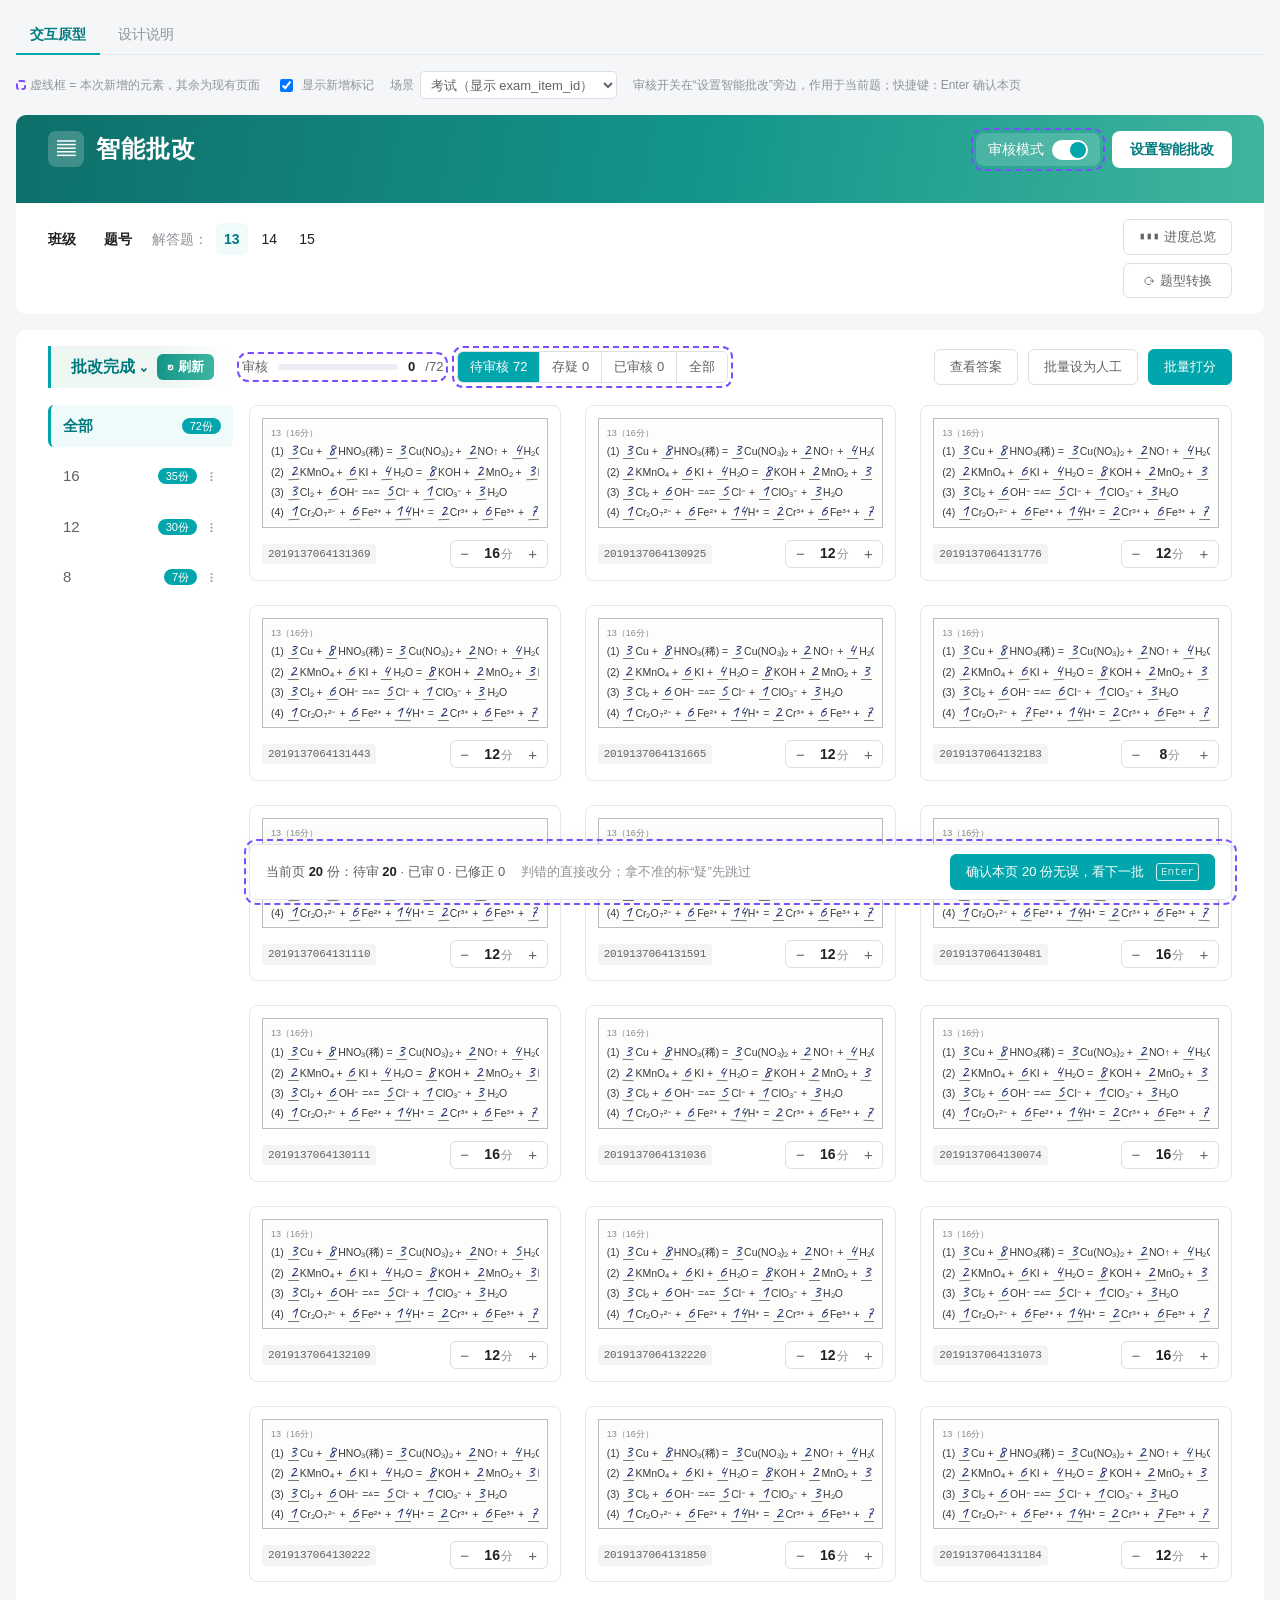
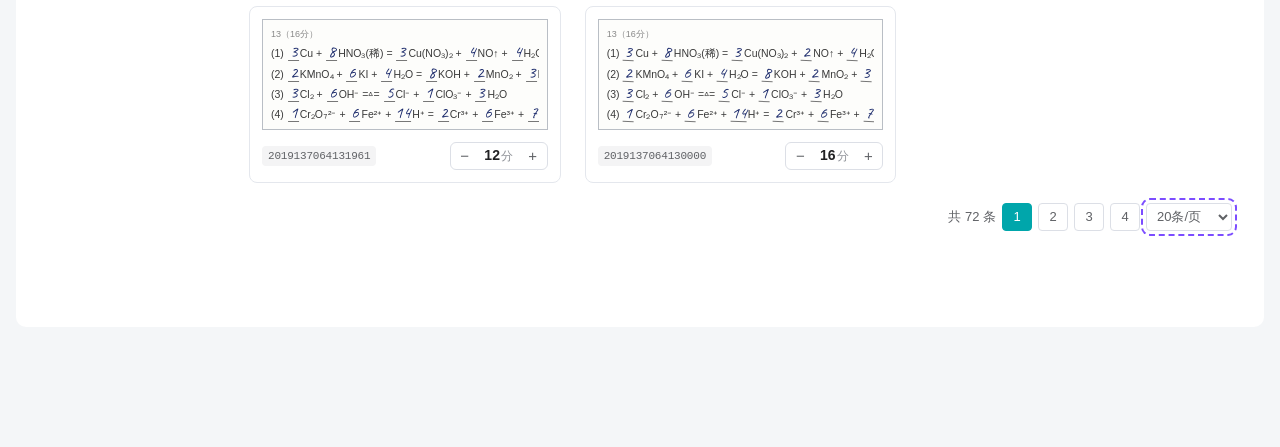
==== intelligence-review/index.html @ cf31bd3e "[feat]:审核原型支持单份存疑标记、分页条数选择，考试显示exam_item_id Co-Authored-By: Claude Opus 5.5 <noreply@anthropic.com>" ====
<!doctype html>
<html lang="zh-CN">
<head>
<meta charset="utf-8">
<meta name="viewport" content="width=device-width, initial-scale=1">
<title>智能批改审核原型</title>
<style>
/* 单一浅色主题：贴合现有产品（Element UI + 懂你青绿主色）。布局沿用现有智能批改页：页头横幅 → 题号筛选 → 吸顶工具条 → 左侧分组树 + 右侧卡片网格 → 底部批量条 */
:root{
  --brand:#00a6ab; --brand-dark:#007a7e; --brand-bg:#effafb; --brand-bg2:#f0fdfa;
  --text:#212123; --text2:#606266; --muted:#909399; --border:#e4e7ed; --border2:#dcdfe6; --page:#f4f6f8; --white:#ffffff;
  --red:#f56c6c; --red-bg:#fef0f0; --ok:#24955d; --ok-bg:#e9f6ef; --warn:#d48806; --warn-bg:#fdf6ec;
  --new:#7c4dff; --new-bg:#f3efff;
  --ink:#1b2a6b; --hand:"Caveat","Segoe Print","Comic Sans MS",cursive;
  --ui:-apple-system,BlinkMacSystemFont,"PingFang SC","Hiragino Sans GB","Microsoft YaHei",sans-serif;
  color-scheme:light;
}
*{box-sizing:border-box}
[hidden]{display:none!important}
html,body{margin:0}
body{background:var(--page);color:var(--text);font-family:var(--ui);font-size:14px;line-height:1.5}
button{font:inherit;cursor:pointer}
button:focus-visible{outline:2px solid var(--brand);outline-offset:2px}
.wrap{max-width:1360px;margin:0 auto;padding:16px max(16px,env(safe-area-inset-right,0px)) 120px max(16px,env(safe-area-inset-left,0px));display:flex;flex-direction:column;gap:16px}
.tabs{display:flex;gap:4px;border-bottom:1px solid var(--border)}
.tabs button{border:0;background:none;padding:8px 14px;color:var(--muted);border-bottom:2px solid transparent;margin-bottom:-1px}
.tabs button[aria-selected="true"]{color:var(--brand-dark);border-color:var(--brand);font-weight:600}
.legend{display:flex;gap:16px;flex-wrap:wrap;align-items:center;font-size:12px;color:var(--muted)}
.legend i{display:inline-block;width:10px;height:10px;border:2px dashed var(--new);border-radius:3px;vertical-align:-1px;margin-right:4px}
.isnew{outline:2px dashed var(--new);outline-offset:3px;border-radius:6px}
.legend-off .isnew{outline:0}

/* 页头 + 筛选（现有） */
.top{background:var(--white);border-radius:10px;overflow:hidden}
.hero{height:88px;background:linear-gradient(100deg,#0e6f6a 0%,#14958a 55%,#3fb59d 100%);display:flex;align-items:flex-start;justify-content:space-between;padding:16px 32px}
.hero .t{display:flex;align-items:center;gap:12px;color:#fff;font-size:24px;font-weight:700;letter-spacing:.04em}
.hero .ico{width:36px;height:36px;border-radius:8px;background:rgba(255,255,255,.2);display:grid;place-items:center;font-size:18px}
.hero .btn{background:#fff;color:var(--brand-dark);border:0;border-radius:8px;padding:8px 18px;font-weight:600}
.hero .hr{display:flex;align-items:center;gap:12px;flex-wrap:wrap;justify-content:flex-end}
.hero .rvsw{display:flex;align-items:center;gap:8px;color:#fff;font-size:14px;background:rgba(255,255,255,.16);border-radius:8px;padding:6px 12px}
.hero .rvsw .sw{background:rgba(255,255,255,.4)}
.hero .rvsw .sw[aria-checked="true"]{background:#fff}
.hero .rvsw .sw[aria-checked="true"]::after{background:var(--brand)}
.filters{padding:16px 32px;display:flex;gap:16px;align-items:flex-start;justify-content:space-between;flex-wrap:wrap}
.frow{display:flex;align-items:center;gap:8px;flex-wrap:wrap;min-height:40px}
.frow .lb{font-weight:600;width:40px}
.frow .gl{color:var(--muted)}
.qopt{border:0;background:none;height:32px;padding:0 8px;border-radius:6px;color:var(--text);display:inline-flex;align-items:center;gap:4px;position:relative}
.qopt.on{background:var(--brand-bg);color:var(--brand-dark);font-weight:600}
.qopt .dot{display:inline-block;width:5px;height:5px;border-radius:50%;background:var(--ok);margin-left:1px}
.tr-btns{display:flex;flex-direction:column;gap:8px;align-items:stretch}
.ebtn{border:1px solid var(--border2);background:var(--white);color:var(--text2);border-radius:6px;padding:7px 15px;font-size:13px;display:inline-flex;align-items:center;justify-content:center;gap:6px;white-space:nowrap}
.ebtn:hover{color:var(--brand);border-color:#b3e4e5;background:var(--brand-bg)}
.ebtn.primary{background:var(--brand);border-color:var(--brand);color:#fff}
.ebtn.primary:hover{background:#13b3b8}
.ebtn.text{border-color:transparent;background:none;color:var(--brand)}
.ebtn.red{color:var(--red);border-color:#fbc4c4;background:var(--red-bg)}
.ebtn[disabled]{opacity:.5;cursor:not-allowed}
.swrow{display:flex;align-items:center;justify-content:space-between;gap:10px;border:1px solid var(--border2);border-radius:6px;padding:5px 10px;font-size:13px;color:var(--text2)}
.sw{width:36px;height:20px;border-radius:10px;border:0;background:#dcdfe6;position:relative;padding:0;flex:none}
.sw::after{content:"";position:absolute;top:2px;left:2px;width:16px;height:16px;border-radius:50%;background:#fff;transition:left .15s}
.sw[aria-checked="true"]{background:var(--brand)}
.sw[aria-checked="true"]::after{left:18px}

/* 主体 */
.main{background:var(--white);border-radius:10px;padding:0 32px 24px}
.toolbar{position:sticky;top:0;z-index:15;background:var(--white);display:flex;align-items:center;justify-content:space-between;gap:12px;padding:16px 0;flex-wrap:wrap;border-bottom:1px solid transparent}
.toolbar.stuck{border-color:var(--border)}
.tl{display:flex;align-items:center;gap:14px;flex-wrap:wrap;min-width:0}
.finish{display:flex;align-items:center;gap:10px;background:linear-gradient(270deg,rgba(255,255,255,0) 0%,rgba(36,149,93,.08) 38%);border-left:3px solid var(--brand);padding:8px 14px 8px 20px;font-size:16px;color:var(--brand-dark);font-weight:600}
.refresh{border:0;border-radius:6px;background:linear-gradient(90deg,#14958a,#3fb59d);color:#fff;font-size:13px;padding:3px 10px}
.rv{display:flex;align-items:center;gap:10px;font-size:13px;color:var(--text2);font-variant-numeric:tabular-nums}
.rv .bar{width:120px;height:6px;border-radius:3px;background:#ebeef5;overflow:hidden;display:flex}
.rv .bar i{display:block;height:100%}
.rv .bar .r{background:var(--ok)} .rv .bar .c{background:var(--warn)}
.rv b{color:var(--text)}
.rg{display:inline-flex;border:1px solid var(--border2);border-radius:6px;overflow:hidden}
.rg button{border:0;background:var(--white);color:var(--text2);padding:5px 12px;font-size:13px;font-variant-numeric:tabular-nums}
.rg button+button{border-left:1px solid var(--border2)}
.rg button[aria-pressed="true"]{background:var(--brand);color:#fff}
.trt{display:flex;gap:10px;flex-wrap:wrap}

.body{display:grid;grid-template-columns:185px minmax(0,1fr);gap:16px}
@media (max-width:820px){.body{grid-template-columns:1fr}.hero,.filters{padding-left:16px;padding-right:16px}.main{padding:0 16px 16px}}
.tree{list-style:none;margin:0;padding:0;display:flex;flex-direction:column;gap:8px}
.node{position:relative;display:flex;align-items:center;justify-content:space-between;padding:10px 12px;border-radius:6px;border-left:3px solid transparent;color:var(--text2);cursor:pointer;overflow:visible}
.node.on{background:var(--brand-bg);color:var(--brand-dark);font-weight:600;border-left-color:var(--brand)}
.node .lab{font-size:15px;display:flex;align-items:center;gap:6px}
.node .ok{color:var(--ok);font-size:12px;font-weight:600}
.node .r{display:flex;align-items:center;gap:4px}
.badge{border-radius:10px;padding:2px 8px;font-size:11px;line-height:12px;background:var(--brand);color:#fff;font-weight:500;font-variant-numeric:tabular-nums}
.badge.pend{background:var(--warn-bg);color:var(--warn)}
.more{border:0;background:none;color:var(--muted);width:20px;height:20px;border-radius:4px;font-size:14px;line-height:1;padding:0}
.more:hover{background:#ebeef5}
.np{position:absolute;left:12px;right:12px;bottom:3px;height:2px;background:#ebeef5;border-radius:1px;overflow:hidden}
.np i{display:block;height:100%;background:var(--ok)}
.dd{position:absolute;z-index:30;top:100%;right:0;margin-top:4px;min-width:200px;background:#fff;border:1px solid var(--border);border-radius:4px;box-shadow:0 2px 12px rgba(0,0,0,.1);padding:6px 0;font-weight:400;color:var(--text2);cursor:default}
.dd .it{display:flex;justify-content:space-between;align-items:center;padding:0 16px;line-height:36px;font-size:14px;width:100%;border:0;background:none;text-align:left;color:var(--text2)}
.dd .it:hover{background:var(--brand-bg);color:var(--brand)}
.dd hr{border:0;border-top:1px solid #ebeef5;margin:6px 0}
.dd .cf{padding:8px 16px;display:flex;flex-direction:column;gap:8px;font-size:13px;max-width:260px}
.dd .cf div{display:flex;gap:8px;justify-content:flex-end}

.grid{display:grid;grid-template-columns:repeat(auto-fill,minmax(260px,1fr));gap:24px;align-content:start}
.card{position:relative;border:1px solid var(--border);border-radius:8px;background:var(--white);padding:12px;display:flex;flex-direction:column;gap:12px;transition:border-color .15s,box-shadow .15s,opacity .2s}
.card:hover{box-shadow:0 2px 12px rgba(0,0,0,.08)}
.card.sel{border-color:var(--brand);background:var(--brand-bg2)}
.card.leaving{opacity:.2}
.img{position:relative;background:#fdfdfb;border:1px solid #b9bec5;padding:6px 8px 4px;color:#3a3a3a;font-size:10.5px;line-height:1.85;cursor:zoom-in;user-select:none;overflow:hidden}
.img .hd{font-size:9px;color:#888}
.img .ln{white-space:nowrap;overflow:hidden}
.h{font-family:var(--hand);font-size:17px;color:var(--ink);display:inline-block;min-width:11px;text-align:center;border-bottom:1px solid #777;line-height:1;margin:0 1px;transform:rotate(var(--rot,0deg))}
.eye{position:absolute;inset:0;display:grid;place-items:center;background:rgba(0,0,0,.18);color:#fff;font-size:13px;opacity:0;transition:opacity .15s;pointer-events:none}
.img:hover .eye{opacity:1}
.batch .img{cursor:pointer}.batch .eye{display:none}
.qc{position:absolute;top:18px;right:18px;z-index:2;border:1px solid var(--ok);background:#fff;color:var(--ok);border-radius:14px;padding:2px 10px;font-size:12px;opacity:0;transition:opacity .12s;box-shadow:0 1px 4px rgba(0,0,0,.12)}
.card:hover .qc{opacity:1}
.qc:hover{background:var(--ok);color:#fff}
.tb{display:flex;align-items:center;justify-content:space-between;gap:8px}
.tags{display:flex;align-items:center;gap:4px;flex-wrap:wrap;min-width:0}
.eid{font-family:ui-monospace,Menlo,monospace;font-size:11px;color:var(--text2);background:#f4f4f5;padding:2px 6px;border-radius:4px;white-space:nowrap;letter-spacing:-.2px}
.tag.doubt{background:#ecf5ff;color:#409eff}
button.tag.doubt:hover{background:#d9ecff}
.qcs{position:absolute;top:18px;right:18px;z-index:2;display:flex;gap:6px;opacity:0;transition:opacity .12s}
.card:hover .qcs{opacity:1}
.qcs .qc{position:static;opacity:1}
.qc.dq{border-color:#409eff;color:#409eff}
.qc.dq:hover{background:#409eff;color:#fff}
.psel{height:28px;border:1px solid var(--border2);border-radius:4px;padding:0 6px;color:var(--text2);background:#fff;font:inherit;font-size:13px}
.nm{background:var(--brand-bg2);color:var(--brand-dark);padding:2px 6px;border-radius:4px;font-weight:550;font-size:13px;white-space:nowrap}
.tag{padding:2px 6px;border-radius:4px;font-size:12px;font-weight:600;white-space:nowrap;border:0}
.tag.rev{background:var(--ok-bg);color:var(--ok)}
button.tag.rev:hover{background:#d5eedf}
.tag.cor{background:var(--warn-bg);color:var(--warn)}
.tag.low{background:var(--red-bg);color:var(--red);font-weight:500}
.ck{width:16px;height:16px;border:1px solid var(--border2);border-radius:2px;background:#fff;display:inline-grid;place-items:center;color:#fff;font-size:11px;flex:none}
.card.sel .ck{background:var(--brand);border-color:var(--brand)}
.step{display:flex;align-items:center;border:1.5px solid var(--border2);border-radius:6px;padding:1px 2px;min-height:26px}
.step button{border:0;background:none;width:24px;height:24px;color:var(--text2);border-radius:4px;font-size:15px;line-height:1}
.step button:hover{background:#f2f3f5}
.step span{min-width:44px;text-align:center;font-weight:600;font-variant-numeric:tabular-nums}
.step small{font-weight:400;font-size:12px;color:var(--muted);margin-left:1px}
.batch .step{opacity:.5;pointer-events:none}
.empty{grid-column:1/-1;text-align:center;padding:56px 12px;color:var(--muted);display:flex;flex-direction:column;gap:10px;align-items:center}
.empty strong{color:var(--ok);font-size:16px}
.pager{display:flex;gap:6px;justify-content:flex-end;align-items:center;font-variant-numeric:tabular-nums;color:var(--text2);font-size:13px;flex-wrap:wrap;margin-top:20px}
.pager button{border:1px solid var(--border2);background:#fff;border-radius:4px;min-width:30px;height:28px;color:var(--text2)}
.pager button[aria-current="true"]{background:var(--brand);color:#fff;border-color:var(--brand)}

/* 底部条：沿用 batch-score-bar 的形态 */
.bbar{position:sticky;bottom:0;z-index:16;margin-top:16px;background:#fff;border:1px solid var(--border);border-radius:8px;box-shadow:0 -4px 16px rgba(0,0,0,.06);min-height:56px;padding:8px 16px;display:flex;align-items:center;justify-content:space-between;gap:12px;flex-wrap:wrap}
.bbar .l{display:flex;align-items:center;gap:16px;font-size:13px;color:var(--text2);flex-wrap:wrap;font-variant-numeric:tabular-nums}
.bbar .l b{color:var(--text)}
.bbar .rr{display:flex;align-items:center;gap:10px;flex-wrap:wrap}
.chkl{display:inline-flex;align-items:center;gap:6px;cursor:pointer;border:0;background:none;color:var(--text2);padding:0}
.steps{display:flex;gap:8px;align-items:center;color:var(--muted);font-size:13px}
.steps b{color:var(--brand-dark)}
.steps i{flex:1;height:1px;background:var(--border)}
.sbox{border:1px solid var(--border);border-radius:8px;padding:14px 16px;display:flex;flex-direction:column;gap:10px}
.sbox h4{margin:0;font-size:14px}
.cks{display:flex;gap:14px;flex-wrap:wrap;color:var(--text2)}
.cks label{display:inline-flex;gap:6px;align-items:center;cursor:pointer}
.ptbl{border-collapse:collapse;width:100%;font-size:13px;font-variant-numeric:tabular-nums}
.ptbl th,.ptbl td{border-bottom:1px solid #ebeef5;padding:10px 12px;text-align:left}
.ptbl th{color:var(--muted);font-weight:500;background:#fafafa}
kbd{font-family:ui-monospace,Menlo,monospace;font-size:11px;border:1px solid currentColor;border-radius:3px;padding:0 4px;margin-left:6px;opacity:.8}
.toast{position:fixed;left:50%;top:24px;transform:translateX(-50%);z-index:60;background:#f0f9eb;border:1px solid #e1f3d8;color:#67c23a;border-radius:4px;padding:10px 16px;display:flex;gap:16px;align-items:center;font-size:14px;box-shadow:0 2px 12px rgba(0,0,0,.1);max-width:calc(100vw - 32px)}
.toast button{border:0;background:none;color:var(--brand);font-weight:600;padding:0}

/* 学生作答详情弹窗（现有 80vw 布局，右侧新增审核区） */
.mask{position:fixed;inset:0;z-index:50;background:rgba(0,0,0,.5);display:grid;place-items:center;padding:16px 72px}
@media (max-width:820px){.mask{padding:16px}}
.modal{position:relative;background:#fff;border-radius:8px;width:min(80vw,1200px);max-height:100%;display:flex;flex-direction:column}
@media (max-width:820px){.modal{width:100%}}
.mh{display:flex;justify-content:space-between;align-items:center;padding:16px 24px;border-bottom:1px solid #ebeef5;font-size:16px;font-weight:600}
.mh button{border:0;background:none;font-size:20px;color:var(--muted)}
.mb{padding:20px 24px;overflow:auto;display:flex;gap:24px}
@media (max-width:820px){.mb{flex-direction:column}}
.ml{flex:1.2;display:flex;flex-direction:column;gap:16px;min-width:0}
.ml .img{font-size:15px;line-height:2;cursor:default;padding:12px 16px}
.ml .img .h{font-size:26px;min-width:16px}
.sec{display:flex;flex-direction:column;gap:6px}
.sec>span{font-size:13px;color:var(--muted);font-weight:600}
.box{padding:12px;background:#f8f9fa;border:1px solid #e8e8e8;border-radius:6px;font-size:13px;color:var(--text2);line-height:1.6}
.vr{width:1px;background:#e8e8e8}
@media (max-width:820px){.vr{display:none}}
.mr{flex:.8;display:flex;flex-direction:column;gap:16px;min-width:280px}
@media (max-width:820px){.mr{min-width:0}}
.se{padding:16px;background:#fafafa;border:1px solid #e8e8e8;border-radius:8px;display:flex;flex-direction:column;gap:10px}
.se .row{display:flex;align-items:center;gap:12px;flex-wrap:wrap;color:var(--muted)}
.se input{width:130px;height:40px;border:1px solid var(--border2);border-radius:4px;padding:0 12px;font-size:16px;font-variant-numeric:tabular-nums;color:var(--text)}
.se input:focus{outline:0;border-color:var(--brand)}
.rvbox{padding:14px 16px;border:1px solid #b3e4e5;background:var(--brand-bg2);border-radius:8px;display:flex;flex-direction:column;gap:10px}
.rvbox .row{display:flex;align-items:center;justify-content:space-between;gap:8px;flex-wrap:wrap;font-size:13px;color:var(--text2)}
.nav{position:absolute;top:50%;transform:translateY(-50%);width:44px;height:44px;border-radius:50%;border:0;background:#fff;box-shadow:0 2px 12px rgba(0,0,0,.2);font-size:18px;color:var(--text2)}
.nav.l{left:-60px}.nav.r{right:-60px}
@media (max-width:820px){.nav{display:none}}

/* 设计说明 */
.doc{background:#fff;border-radius:10px;padding:24px clamp(16px,4vw,40px);display:flex;flex-direction:column;gap:22px}
.doc h2{margin:0;font-size:20px}
.doc h3{margin:0 0 8px;font-size:16px;color:var(--brand-dark)}
.doc p,.doc li{max-width:76ch}
.doc p{margin:0 0 8px}
.doc ul,.doc ol{margin:0;padding-left:20px;display:flex;flex-direction:column;gap:4px}
.doc .muted{color:var(--muted)}
.tbl{overflow-x:auto}
.tbl table{border-collapse:collapse;min-width:600px;width:100%;font-size:13px}
.tbl th,.tbl td{border:1px solid var(--border);padding:7px 10px;text-align:left;vertical-align:top}
.tbl th{background:#f5f7fa;font-weight:600}
code{font-family:ui-monospace,Menlo,monospace;font-size:12px;background:#f5f7fa;padding:1px 5px;border-radius:4px}
pre{background:#f5f7fa;border-radius:8px;padding:12px;overflow-x:auto;font-size:12px;margin:0}
@media (prefers-reduced-motion:reduce){*{transition:none!important}}
</style>
<link rel="stylesheet" href="https://fonts.googleapis.com/css2?family=Caveat:wght@500;600&display=swap">
</head>
<body>
<div class="wrap" id="wrap">
  <div class="tabs" role="tablist">
    <button role="tab" id="tab-proto" aria-selected="true">交互原型</button>
    <button role="tab" id="tab-doc" aria-selected="false">设计说明</button>
  </div>

  <div id="view-proto" style="display:flex;flex-direction:column;gap:16px">
    <div class="legend">
      <span><i></i>虚线框 = 本次新增的元素，其余为现有页面</span>
      <label style="display:inline-flex;gap:6px;align-items:center;cursor:pointer"><input type="checkbox" id="legendToggle" checked> 显示新增标记</label>
      <label style="display:inline-flex;gap:6px;align-items:center">场景 <select id="modeSel" class="psel"><option value="exam">考试（显示 exam_item_id）</option><option value="homework">作业（显示姓名）</option></select></label>
      <span>审核开关在“设置智能批改”旁边，作用于当前题；快捷键：Enter 确认本页</span>
    </div>

    <div class="top">
      <div class="hero">
        <div class="t"><span class="ico">▤</span>智能批改</div>
        <div class="hr"><span class="rvsw isnew" title="开启后当前题进入审核模式；考试默认开启，作业默认关闭">审核模式 <button class="sw" id="reviewSw" role="switch" aria-checked="true" aria-label="当前题审核模式"></button></span><button class="btn">设置智能批改</button></div>
      </div>
      <div class="filters">
        <div class="frow"><span class="lb">班级</span></div>
        <div class="frow" style="flex:1;min-width:0"><span class="lb">题号</span><span class="gl">解答题：</span><span id="qnList" style="display:flex;gap:6px;flex-wrap:wrap"></span></div>
        <div class="tr-btns">
          <button class="ebtn" data-act="progress">▮▮▮ 进度总览</button>
          <button class="ebtn">⟳ 题型转换</button>
        </div>
      </div>
    </div>

    <div class="main" id="panel">
      <div class="toolbar" id="toolbar">
        <div class="tl">
          <span class="finish">批改完成 ⌄ <button class="refresh" data-act="refresh">↻ 刷新</button></span>
          <span class="rv isnew" id="rv"></span>
          <span class="rg isnew" id="rg" role="group" aria-label="审核筛选"></span>
        </div>
        <div class="trt" id="trt"></div>
      </div>
      <div class="body">
        <ul class="tree" id="tree"></ul>
        <div style="min-width:0">
          <div class="grid" id="grid"></div>
          <div class="pager" id="pager"></div>
          <div class="bbar" id="bbar"></div>
        </div>
      </div>
    </div>
  </div>

  <section class="doc" id="view-doc" hidden></section>
</div>
<div class="toast" id="toast" role="status" hidden></div>
<div class="mask" id="mask" hidden></div>

<template id="docTpl">
  <h2>智能批改审核：基本设计</h2>
  <p class="muted">原型数据为模拟数据，学生姓名随机生成：第 13 题（配平题，4 小问各 4 分，满分 16），72 名学生，其中少量 AI 判分有误。每页 12 份，便于演示翻页（线上默认每页 100 份）。</p>
  <div>
    <h3>本轮决策（2026-11-03）</h3>
    <ul>
      <li>审核开关放在页头“设置智能批改”按钮旁边（不放进设置向导里），作用于当前题：开启后当前题进入审核模式；考试默认开、作业默认关。</li>
      <li>不新增“批量审核”模式：审核模式下，现有“批量打分”的底部条增加“标记已审核 / 设为待审核”。</li>
      <li>排序全部由服务端完成（置信度低在前），前端不再排序；卡片不显示低置信标签。</li>
      <li>“已修正”不单独存储，由老师当前分与 AI 原始分比较得出。</li>
      <li>审核模式下单张改分不刷新列表、不再弹“保存成功”；确认时分数已变化的卷子静默跳过。</li>
      <li>题号右侧在审核完成后显示绿色小圆点（未审完不显示），分题审核进度和 AI 判分一致率放进“进度总览”。</li>
      <li>单份可标“疑”（存疑）：暂不确定先跳过，离开待审核列表，进“存疑”筛选，后面再审；存疑未清完不算审完（题号不亮绿点）。</li>
      <li>分页可选 20 / 40 / 80 / 100 条每页。</li>
      <li>卡片身份：作业显示学生姓名；考试显示 exam_item_id（小号等宽字体），与现有详情标题口径一致。</li>
      <li>暂不做：确认已看过的、悬停看评分理由、详情弹窗快捷键、抽检；作文题放到下一期。</li>
    </ul>
  </div>

  <div>
    <h3>1. 老师实际怎么审</h3>
    <ol>
      <li><b>扫页找错（最主要）</b>：一页 8–20 张卡片快速扫过，只在发现判错时动手改分，其余默认认可。真正的成本在“看”，不在“点”。</li>
      <li><b>重点件细看</b>：低置信、分数在中间段、作文/长解答，需要放大逐份看。</li>
      <li><b>整组放行</b>：满分组、OCR 答案完全一致的组，抽几份没问题就整组放行。</li>
      <li><b>分次、多人完成</b>：课间审一点、明天接着审；同一题可能由备课组几位老师分担。这正是“忘了审到哪”的根源。</li>
    </ol>
  </div>

  <div>
    <h3>2. 核心思路：把审核做成“清空待办”</h3>
    <ul>
      <li>默认视图是<b>待审核</b>。确认一页，这页的卡片离开视图，下一批自动补上；剩余数清零就是审完。老师不需要记住页码。</li>
      <li><b>只处理例外</b>：看到判错的直接改分，改分即视为已审（已修正）；其余的用一次“确认本页其余 N 份”放行。一页的成本 = 改错的几张 + 1 次点击。</li>
      <li><b>风险优先</b>：审核模式下由服务端按置信度从低到高排序（现在前端只在页内排序，且考试接口不返回置信度，实际不生效），老师先看到最可能判错的卷子。</li>
      <li><b>任何批量操作都可撤销</b>（底部提示条 8 秒内“撤销”），因此批量按钮不需要二次确认弹窗；只有整组确认（可能几百份）用一个轻量内联确认。</li>
    </ul>
  </div>

  <div>
    <h3>3. 状态模型</h3>
    <div class="tbl"><table>
      <tr><th>状态</th><th>来源</th><th>如何进入</th><th>如何离开</th></tr>
      <tr><td>待审核</td><td>存储 review_status = 0</td><td>智能批改出分；AI 重新批改且分数变化；取消存疑</td><td>单张确认 / 批量标记 / 确认本页 / 整组确认 / 改分</td></tr>
      <tr><td>已审核</td><td>存储 review_status = 1</td><td>上述确认操作；存疑后再确认</td><td>点“✓ 已审”撤回；撤销；AI 重批且分数变化</td></tr>
      <tr><td>存疑</td><td>存储 review_status = 2</td><td>卡片悬停“疑”；详情“标记存疑，下一份”</td><td>确认（→已审核）；改分（→已修正）；点“疑”标签取消（→待审核）。不参与确认本页和整组确认</td></tr>
      <tr><td>已修正</td><td><b>推导</b>：老师当前分 ≠ AI 原始分</td><td>任何老师改分（卡片步进、详情弹窗、批量打分、整组改分）</td><td>再次改回 AI 原始分（此时视为已审核）</td></tr>
    </table></div>
    <p class="muted">已核实：页面显示的分数是 <code>t_paper_mark_record.read_score</code>（<code>teacher_id = -2</code>，老师改分也写这一条）；AI 原始分保存在 <code>t_exam_item_intelligence.finally_score</code>，老师改分不会覆盖它。intellijmarkserv 的“人工校正分析”也是用这两个分数比较。不在审核范围：AI 未出分、已退回人工（intelligence_status = 5）。</p>
  </div>

  <div>
    <h3>4. 场景与操作成本</h3>
    <div class="tbl"><table>
      <tr><th>场景</th><th>操作</th><th>成本</th></tr>
      <tr><td>一页都对</td><td>底部审核条“确认本页 N 份无误”，或按 Enter</td><td>1 次</td></tr>
      <tr><td>一页有 2 张错</td><td>用卡片现有的分数步进器改这 2 张（自动记为已修正），再确认本页其余</td><td>改分 + 1 次</td></tr>
      <tr><td>单张</td><td>悬停卡片，点右上角“✓ 确认”；已审的点“✓ 已审”标签可撤回</td><td>1 次</td></tr>
      <tr><td>挑一批确认</td><td>点“批量打分”进入现有批量模式（当前页/全部勾选），审核模式下底部条多出“标记已审核”</td><td>勾选 + 1 次</td></tr>
      <tr><td>满分组/一致答案组</td><td>左侧分组 ⋮ → 确认本组待审核（菜单内二次确认）</td><td>3 次</td></tr>
      <tr><td>可疑件细看</td><td>点图片打开现有“学生作答详情”，右侧新增审核区：“通过并下一份”跳到下一份待审，← → 翻看（现有），改分即修正</td><td>每份 1 次</td></tr>
      <tr><td>拿不准，先跳过</td><td>悬停卡片点“疑”，或详情里“标记存疑，下一份”；之后在“存疑”筛选里集中处理（可请同事一起看）</td><td>1 次</td></tr>
      <tr><td>批量打分</td><td>沿用现有批量打分；被改到的卷子一律记为已修正</td><td>不变</td></tr>
      <tr><td>接着昨天继续</td><td>打开即是待审核视图；审完的题号右侧有绿点，“进度总览”看每题剩余</td><td>0</td></tr>
    </table></div>
  </div>

  <div>
    <h3>5. 与现有页面的融合（fat-web <code>views/exam/intelligence-read/list/index.vue</code>）</h3>
    <p>原则：复用现有页面与交互，审核能力做成独立组件和 mixin 接入，<code>index.vue</code> 只改接入点；“本题需要审核”关闭或后端未上线时，新组件全部不渲染，页面与现在一致。原型中虚线框标出的就是新增部分。</p>
    <div class="tbl"><table>
      <tr><th>位置</th><th>现有</th><th>新增 / 改动</th><th>实现</th></tr>
      <tr><td>题号筛选 <code>dn-filter-item-v2</code> 自定义 slot</td><td>填空题/解答题/作文分组的题号</td><td>本题审核完成后，题号右侧显示绿色小圆点；未审完不显示</td><td>题号列表接口返回每题是否已审完</td></tr>
      <tr><td>页头 <code>filter-top-beijin</code></td><td>“智能批改”标题、“设置智能批改”按钮</td><td>按钮左侧“审核模式”开关，作用于当前题</td><td>按 paperReadId 读写 <code>t_paper_read_extension.review_required</code>；切换后重新拉取当前题列表；不改 <code>set-ai-read.vue</code>；可见范围沿用“设置智能批改”按钮，是否限制普通阅卷老师切换待确认</td></tr>
      <tr><td>进度总览弹窗 <code>openProgressModal</code></td><td>各题批改进度</td><td>增加“审核进度”“AI 判分一致率”两列</td><td>进度接口增加每题已审、改分、待审数</td></tr>
      <tr><td>吸顶工具条左侧</td><td>批改完成 ⌄、剩余人工批改数、刷新</td><td>审核进度条 + 待审核/存疑/已审核/全部 筛选</td><td>新组件 <code>review-progress</code>；筛选值作为 <code>getListResultDetail</code> 的 <code>reviewStatus</code> 参数</td></tr>
      <tr><td>吸顶工具条右侧</td><td>查看答案、批量设为人工、批量打分</td><td>不变（不新增“批量审核”）</td><td>—</td></tr>
      <tr><td>左侧分组树 <code>group-tree</code></td><td>分数/识别结果分组、N份、⋮（将分数调整为、设为人工阅卷）</td><td>审完的组加 ✓、组底部细进度线、⋮ 增加“确认本组待审核”（菜单内确认）</td><td><code>listAiResult</code> 分组返回 <code>pendingCount</code>；<code>handleBatchAction</code> 增加 <code>reviewGroup</code> 命令</td></tr>
      <tr><td>卡片 <code>box-item-v2</code></td><td>作答图（点击看详情）、作业显示姓名（考试不显示）、待人工标签、分数步进器</td><td>悬停“疑”“✓ 确认”；标签区“✓ 已审 / 疑 / 已修正 16→12 / 已移至 N 分组”；考试显示 exam_item_id（11px 等宽字体）</td><td>新组件 <code>review-status-tag</code>；身份显示沿用 <code>scenarioMode</code>，考试取 <code>examResultItemId</code>；<code>adjustScore</code>/<code>inputChange</code> 保存成功后只更新本卡片</td></tr>
      <tr><td>底部 <code>batch-score-bar</code></td><td>批量模式下的当前页/全部勾选与批量动作</td><td>非批量模式：审核条（确认本页其余 N 份）；批量打分模式：增加“设为待审核 / 标记已审核”</td><td>新组件 <code>review-dock</code>；<code>batch-score-bar</code> 在 <code>batchType = 1</code> 且审核模式时多两个按钮</td></tr>
      <tr><td>学生作答详情 <code>dn-modal</code>（80vw）</td><td>左：作答图+识别结果；右：得分修改、评分理由；外侧左右箭头</td><td>右侧新增审核区：状态、“通过并下一份”按钮</td><td>扩展现有弹窗；本期不加快捷键</td></tr>
      <tr><td>分页 <code>dn-el-pagination</code></td><td>每页默认 100 条</td><td>每页条数可选 20 / 40 / 80 / 100</td><td>传入 <code>page-sizes</code>；切换后清空本页快照</td></tr>
      <tr><td>改分保存 <code>setSubmitItems</code></td><td>每次保存弹“保存成功”，并刷新分组和当前页</td><td>审核模式下不弹“保存成功”、不刷新列表，只更新卡片和计数；失败才提示</td><td>按审核开关分支，关闭时保持现状</td></tr>
      <tr><td>顶部消息</td><td>Element 消息提示</td><td>确认类操作提示带“撤销”</td><td>8 秒内撤销，回写原状态</td></tr>
    </table></div>
    <p class="muted">注意：现有页面中“点图片”是打开详情，勾选只在批量模式出现。原型据此调整，不再用点图片勾选。作文题走另一套表格/详情布局，审核入口需单独适配。</p>
  </div>

  <div>
    <h3>5.1 改分后列表刷新：保证“确认本页”确认的就是看过的那一页</h3>
    <p><b>现状</b>：<code>setSubmitItems</code> 保存成功后会依次调用 <code>getIntelligenceCount</code>、<code>getListAiResult</code>、<code>getData(this.pageNo)</code>。在“16 分”组里改了 2 份，这 2 份移到别的组，下一页的前 2 份补到本页；详情弹窗打开时也会静默刷新。此时点“确认本页”，会把没看过的卷子一起确认，翻到下一页还会漏看 2 份。</p>
    <ol>
      <li><b>本页快照</b>：进入一页时记下这页卷子的 ID 和当时显示的分数。审核模式下改分只更新这张卡片（显示“已修正 16→12 · 已移至 12 分组”）和左侧、题号的计数，<b>不重新拉列表</b>。翻页、切换分组/筛选、确认本页、点“刷新”时才重新获取。</li>
      <li><b>确认按快照提交</b>：“确认本页”提交快照中的 <code>examItemId + seenScore</code>，不提交当前列表。服务端只确认仍为待审核、且分数没变的行；别的老师刚改过或 AI 重批过的会被跳过，前端提示“已确认 10 份，2 份分数已变化未确认”，并保留在待审核中。</li>
      <li><b>翻页不漏看</b>：审核默认用“待审核”筛选。确认过的卷子离开结果集，确认后总是重新取第 1 页，就是下一批，不依赖页码偏移。“全部/已审核/存疑”视图下确认本页后留在当前页刷新，不自动翻页。</li>
      <li><b>详情弹窗</b>：上一份/下一份基于打开弹窗时的快照列表，弹窗打开期间不因改分重排。</li>
      <li><b>影响面</b>：只在“本题需要审核”开启时改变刷新时机；关闭时保持现有 <code>setSubmitItems</code> 刷新逻辑。批量打分、整组改分、设为人工本来就作用于整组，仍按现有逻辑刷新，同时清空快照。</li>
    </ol>
    <p class="muted">原型已按此实现：在 16 分组里改分，卡片留在原位并提示已移组；左侧计数立即变化；点“确认本页”只确认这页剩下的；点工具条“刷新”才重新取这一页。</p>
  </div>

  <div>
    <h3>6. 不需要审核的场景</h3>
    <ul>
      <li><b>审核不卡任何流程</b>：不阻断阅卷完成、出成绩、发布报告。它是老师的工作进度工具，不是质量门禁。</li>
      <li><b>审核开关在“设置智能批改”旁边</b>（按阅卷任务即按题存储，切题时跟着显示该题的状态）：关闭时页面与现在一致；改分仍可推导出已修正，以后再打开审核时数据连续。</li>
      <li><b>默认值</b>：考试默认开启；作业/练习默认关闭（老师可打开）。避免给低利害场景增加视觉负担和“没审完”的心理负担。</li>
      <li><b>不做“滚动看过即视为已审”</b>：隐式规则不可靠，老师也无法分辨哪些是自己真确认过的。显式的“确认本页”只多 1 次点击，状态可信。</li>
      <li><b>高置信自动免审暂不做</b>：置信度目前未在列表接口全部回填，且一旦误放行责任不清。等有审核数据后，可评估“高置信组抽检 N 份后整组放行”。</li>
    </ul>
  </div>

  <div>
    <h3>7. 后端方案（marking 为主，fat-service 承载迁移）</h3>
    <p><b>存储</b>：<code>exam.t_exam_item_intelligence</code> 增加审核字段（每个 examItem × paperRead 一行，正好是审核粒度）；<code>t_paper_read_extension</code> 增加审核开关。“已修正”不存，由 <code>t_paper_mark_record(teacher_id = -2).read_score</code> 与 <code>t_exam_item_intelligence.finally_score</code> 比较得出。</p>
<pre>ALTER TABLE t_exam_item_intelligence
  ADD COLUMN review_status TINYINT NOT NULL DEFAULT 0 COMMENT '审核状态 0待审核 1已审核 2存疑（已修正由分数比较推导，优先于存疑）',
  ADD COLUMN reviewer_id BIGINT NOT NULL DEFAULT 0 COMMENT '审核人ID',
  ADD COLUMN reviewer_name VARCHAR(64) NOT NULL DEFAULT '' COMMENT '审核人',
  ADD COLUMN review_date_time DATETIME NULL COMMENT '审核时间';
-- 是否需要 (paper_read_id, review_status) 索引，按现有 V20260416.002 索引和 explain 决定

ALTER TABLE t_paper_read_extension
  ADD COLUMN review_required TINYINT NOT NULL DEFAULT 0 COMMENT '智能批改结果是否需要老师审核 0否 1是';
-- 考试默认开、作业默认关：在初始化智能批改时按考试类型写入，不靠列默认值</pre>
    <p class="muted">迁移放 fat-service <code>db/migration/exam/2026/</code>，命名 <code>V20261103.1.506__add_intelligence_review_status.sql</code>（实施当天日期）。需评估表量级与 MySQL 5.7 加列锁表时间；TiDB 为在线 DDL。旧版本服务不读不写新列，可先发迁移再发代码。</p>
    <p><b>接口</b>（考试 <code>/exam/intelligence/*</code> 与作业 <code>/exam/studyGuideIntelli/*</code> 两套都要加）：</p>
    <ul>
      <li><code>POST …/review</code> <code>{paperReadId, items: [{examItemId, seenScore}], reviewStatus: 0|1|2}</code>：按卷子设置。确认（1）时只更新属于该 paperRead、review_status 为 0 或 2、且当前 finallyScore 等于 seenScore 的行；其余静默跳过（前端不做特殊提示，跳过的仍是待审核）。撤回（0）和存疑（2）不比较分数；“确认本页”只提交待审核的卷子，不含存疑。幂等。</li>
      <li><code>POST …/reviewGroup</code> <code>{paperReadId, readScore | ocrText, expectedCount}</code>：整组确认。服务端统计该组待审数（不含存疑），与 expectedCount 不一致则拒绝并返回最新数量（防止期间新批改出来的卷子被一并放行）。</li>
      <li>撤销：前端记住本次操作的 ID 与原状态，调用 review 回写为 0。</li>
      <li><code>listAiDetail</code>（<code>pageAiItemByFilter</code>）增加 <code>reviewStatus</code> 筛选参数（待审核 / 存疑 / 已审核含已修正）；审核模式下排序改为 <code>teii.confidence, teii.exam_item_id</code>（现为 <code>order by teii.exam_item_id</code>），前端不再排序；返回 <code>reviewStatus / reviewerName / reviewDateTime / aiScore</code>；<code>listAiResult</code> 分组结果增加 <code>pendingCount</code>；题号列表接口增加每题待审数。</li>
      <li>老师改分沿用现有 <code>submitItems</code>，不需要额外写审核状态（已修正靠推导）。注意现有逻辑改分时会清空 <code>llm_comment</code>，改过分的卷子在详情里看不到 AI 评分理由。AI 重新批改且分数变化时，把 review_status 重置为 0。</li>
    </ul>
    <p><b>多人协作</b>：状态挂在卷子上而不是老师上，谁确认都算；卡片悬停显示审核人和时间。并发确认同一批是幂等的。</p>
  </div>

  <div>
    <h3>8. 已核实 / 待核实</h3>
    <ul>
      <li>已核实：AI 原始分在 <code>t_exam_item_intelligence.finally_score</code>，老师改分写 <code>teacher_id = -2</code> 的阅卷记录，二者可比较得出已修正。</li>
      <li>已核实：列表默认每页 100 份；低置信排序只在前端页内做，考试接口不返回置信度；服务端按 <code>exam_item_id</code> 排序。</li>
      <li>待核实：AI 重新批改（<code>reCorrectManualIntelligence</code> 等）是否会覆盖老师改过的分数。</li>
      <li>待核实：作业 <code>studyGuideIntelli/submitItems</code> 以 AI 老师身份提交，审核人需取当前登录用户，而不是提交记录上的老师。</li>
    </ul>
  </div>

  <div>
    <h3>9. 分期</h3>
    <ol>
      <li><b>P1</b>：设置里的审核开关 + 审核状态 + 单张/批量/本页/整组确认 + 已修正推导 + 待审筛选 + 服务端风险排序 + 本页快照与改分不刷新 + 进度条与进度总览（含 AI 判分一致率）+ 撤销。</li>
      <li><b>P2</b>：作文题审核（单独设计）；详情弹窗快捷键；悬停看评分理由；OCR 一致答案组整组确认。</li>
      <li><b>P3</b>：抽检模式；按小问结构化判分；根据审核数据调整排序。</li>
    </ol>
  </div>
</template>

<script>
(function(){
  "use strict";
  var seed = 20261103;
  function rnd(){ seed = (seed * 1103515245 + 12345) % 2147483648; return seed / 2147483648; }
  var LINES = [
    {t:["","Cu + ","HNO₃(稀) = ","Cu(NO₃)₂ + ","NO↑ + ","H₂O"], k:[3,8,3,2,4], n:"Cu 与稀硝酸"},
    {t:["","KMnO₄ + ","KI + ","H₂O = ","KOH + ","MnO₂ + ","I₂"], k:[2,6,4,8,2,3], n:"KMnO₄ 氧化 KI"},
    {t:["","Cl₂ + ","OH⁻ =△= ","Cl⁻ + ","ClO₃⁻ + ","H₂O"], k:[3,6,5,1,3], n:"Cl₂ 歧化"},
    {t:["","Cr₂O₇²⁻ + ","Fe²⁺ + ","H⁺ = ","Cr³⁺ + ","Fe³⁺ + ","H₂O"], k:[1,6,14,2,6,7], n:"重铬酸根氧化 Fe²⁺"}
  ];
  var SUR = "王李张刘陈杨黄赵吴周徐孙马朱胡郭何高林罗郑梁谢宋唐许韩冯邓曹彭曾萧田董潘袁蔡蒋余于杜叶程魏苏吕丁任沈姚卢姜崔钟谭陆汪范金石廖贾夏韦付方白邹孟熊秦邱江尹薛闫段雷侯龙史陶黎贺顾毛郝龚邵万钱严覃武戴莫孔向汤";
  var GIV = ["子涵","若曦","思远","雨桐","铭妍","志刚","梓轩","欣怡","浩然","嘉怡","一诺","佳琪","宇航","雨萱","俊熙","诗涵","子墨","晨阳","雅琪","明哲","可欣","天佑","梦瑶","博文","语嫣","泽宇","心怡","皓轩","思琪","建国","若彤","鹏飞","乐瑶","文博","芷若","睿","珍","玮","彤","磊"];
  function makeStudents(n, qn){
    var arr = [];
    for (var i = 0; i < n; i++) {
      var name = SUR[Math.floor(rnd()*SUR.length)] + GIV[Math.floor(rnd()*GIV.length)];
      var right = 0, ans = LINES.map(function(L){
        var wrong = rnd() < 0.16, vals = L.k.slice();
        if (wrong) { var j = Math.floor(rnd()*vals.length); vals[j] = vals[j] + (rnd() < .5 ? 1 : 2); } else right++;
        return vals;
      });
      var truth = right * 4, ai = truth, conf = 0.82 + rnd()*0.17;
      if (rnd() < 0.10) { ai = truth === 16 ? 12 : Math.min(16, truth + 4); conf = 0.45 + rnd()*0.3; }
      else if (rnd() < 0.06) conf = 0.5 + rnd()*0.2;
      arr.push({id: qn*1000 + i, eid: String(2019137064000000 + qn * 10000 + i * 37), name: name, ans: ans, ai: ai, score: ai, group: ai, conf: conf, low: conf < 0.75, st: "pending", rot: (rnd()*6-3).toFixed(1)});
    }
    return arr;
  }
  var Q = {13: makeStudents(72, 13), 14: makeStudents(72, 14), 15: makeStudents(72, 15)};
  Q[14].slice(0, 40).forEach(function(s){ s.st = "reviewed"; });
  var MAX = 16, PAGE = 20;
  var S = {qn: 13, filter: "pending", group: "all", page: 1, batch: 0, sel: {}, selAll: false, menu: null, menuConfirm: false, on: {13:true,14:true,15:true}, mode: "exam", detail: null, undo: null, view: null};

  var $ = function(id){ return document.getElementById(id); };
  function esc(t){ return String(t).replace(/[&<>"]/g, function(c){ return {"&":"&amp;","<":"&lt;",">":"&gt;",'"':"&quot;"}[c]; }); }
  function items(){ return Q[S.qn]; }
  function on(){ return S.on[S.qn]; }
  // 已修正 > 存疑 > 已审核/待审核：改过分即视为已审，存疑与待审核都算未审完
  function stats(list){ var r=0,c=0,d=0; list.forEach(function(s){ if (s.st==="reviewed") r++; else if (s.st==="corrected") c++; else if (s.st==="doubt") d++; }); return {total:list.length, reviewed:r, corrected:c, doubt:d, pending:list.length-r-c-d, left:list.length-r-c}; }
  function who(s){ return S.mode === "homework" ? '<span class="nm">' + esc(s.name) + '</span>' : '<span class="eid" title="exam_item_id">' + s.eid + '</span>'; }
  function whoText(s){ return S.mode === "homework" ? s.eid + '(' + s.name + ')' : s.eid; }
  function filtered(){
    var f = on() ? S.filter : "all";
    return items().filter(function(s){
      if (S.group !== "all" && s.group !== S.group) return false;
      if (f === "pending") return s.st === "pending";
      if (f === "doubt") return s.st === "doubt";
      if (f === "done") return s.st === "reviewed" || s.st === "corrected";
      return true;
    }).sort(function(a,b){ return (a.conf - b.conf) || (a.id - b.id); }); // 模拟服务端排序（置信度低在前），前端不再排序
  }
  // 本页快照：进入一页时记下卷子 ID 和看到的分数；改分只更新卡片，翻页/切组/确认本页/刷新时才重新取
  function pageItems(){
    if (!S.view) S.view = filtered().slice((S.page-1)*PAGE, S.page*PAGE).map(function(s){ return {id: s.id, seen: s.score}; });
    return S.view.map(function(v){ return find(v.id); });
  }
  function find(id){ id = Number(id); return items().filter(function(s){ return s.id === id; })[0]; }

  function sheet(s){
    var h = '<div class="hd">13（16分）</div>';
    LINES.forEach(function(L, li){
      var line = '<div class="ln">(' + (li+1) + ') ';
      L.t.forEach(function(part, pi){
        if (pi > 0) line += esc(part);
        if (pi < L.k.length) line += '<span class="h" style="--rot:' + s.rot + 'deg">' + s.ans[li][pi] + '</span>';
      });
      h += line + '</div>';
    });
    return h;
  }
  function reviewTag(s){
    var moved = S.group !== "all" && s.group !== S.group ? '<span class="tag isnew" style="background:#f4f4f5;color:var(--muted)" title="已移出本组，刷新或翻页后不再显示">已移至 ' + s.group + ' 分组</span>' : '';
    if (s.st === "corrected") return '<span class="tag cor isnew" title="老师改过分数，视为已审">已修正 ' + s.ai + '→' + s.score + '</span>' + moved;
    if (!on()) return '';
    if (s.st === "reviewed") return '<button class="tag rev isnew" data-act="unreview" data-id="' + s.id + '" title="张老师 · 刚刚审核；点击撤回为待审">✓ 已审</button>';
    if (s.st === "doubt") return '<button class="tag doubt isnew" data-act="unreview" data-id="' + s.id + '" title="暂不确定，先跳过；点击取消存疑">疑</button>';
    return '';
  }

  function render(){
    $("reviewSw").setAttribute("aria-checked", on());
    $("qnList").innerHTML = [13,14,15].map(function(q){
      var st = stats(Q[q]);
      var dot = S.on[q] && !st.left ? '<span class="dot" title="本题已审核完成"></span>' : '';
      return '<button class="qopt' + (q === S.qn ? ' on' : '') + '" data-act="qn" data-q="' + q + '">' + q + dot + '</button>';
    }).join("");

    var st = stats(items());
    $("rv").hidden = $("rg").hidden = !on();
    if (on()) {
      $("rv").innerHTML = '审核 <span class="bar"><i class="r" style="width:' + (st.reviewed/st.total*100) + '%"></i><i class="c" style="width:' + (st.corrected/st.total*100) + '%"></i></span><b>' + (st.reviewed+st.corrected) + '</b>/' + st.total + (st.reviewed + st.corrected ? '<span style="color:var(--muted)">· AI 判分一致率 ' + Math.round(st.reviewed / (st.reviewed + st.corrected) * 100) + '%</span>' : '');
      $("rg").innerHTML = [["pending","待审核 " + st.pending],["doubt","存疑 " + st.doubt],["done","已审核 " + (st.reviewed+st.corrected)],["all","全部"]].map(function(x){
        return '<button data-act="filter" data-f="' + x[0] + '" aria-pressed="' + (S.filter === x[0]) + '">' + x[1] + '</button>';
      }).join("");
    }
    $("trt").innerHTML = S.batch ? '' :
      '<button class="ebtn">查看答案</button><button class="ebtn" data-act="batch" data-t="0">批量设为人工</button>' +
      '<button class="ebtn primary" data-act="batch" data-t="1">批量打分</button>';

    var groups = {};
    items().forEach(function(s){ (groups[s.group] = groups[s.group] || []).push(s); });
    var keys = Object.keys(groups).map(Number).sort(function(a,b){ return b - a; });
    var th = '<li><div class="node' + (S.group === "all" ? ' on' : '') + '" data-act="group" data-g="all"><span class="lab">全部</span><span class="badge">' + st.total + '份</span></div></li>';
    keys.forEach(function(k){
      var gs = stats(groups[k]), done = gs.total - gs.pending;
      th += '<li><div class="node' + (S.group === k ? ' on' : '') + '" data-act="group" data-g="' + k + '">' +
        '<span class="lab">' + k + (on() && !gs.pending ? '<span class="ok isnew" title="本组已审完">✓</span>' : '') + '</span>' +
        '<span class="r"><span class="badge" title="' + (on() ? '待审 ' + gs.pending : '') + '">' + gs.total + '份</span>' +
        (S.batch ? '' : '<button class="more" data-act="menu" data-g="' + k + '" aria-label="' + k + '分组操作">⋮</button>') + '</span>' +
        (on() && gs.pending && done ? '<span class="np isnew"><i style="width:' + (done/gs.total*100) + '%"></i></span>' : '') +
        (S.menu === k ? menu(k, gs) : '') + '</div></li>';
    });
    $("tree").innerHTML = th;

    var list = pageItems(), all = filtered();
    var maxPage = Math.max(1, Math.ceil(all.length / PAGE));
    if (S.page > maxPage) { S.page = maxPage; S.view = null; list = pageItems(); }
    $("grid").className = "grid" + (S.batch ? " batch" : "");
    if (!list.length) {
      $("grid").innerHTML = on() && S.filter === "pending"
        ? '<div class="empty isnew"><strong>✓ ' + (S.group === "all" ? "本题" : S.group + " 分组") + '已全部过完</strong><span>共 ' + st.total + ' 份，其中修正 ' + st.corrected + ' 份' + (st.doubt ? '；还有 <b style="color:#409eff">' + st.doubt + '</b> 份存疑待定' : '') + '。</span>' + (st.doubt ? '<button class="ebtn primary" data-act="filter" data-f="doubt">去看存疑的 ' + st.doubt + ' 份</button>' : nextQn()) + '</div>'
        : '<div class="empty">暂无数据</div>';
    } else {
      $("grid").innerHTML = list.map(function(s){
        var sel = S.selAll || !!S.sel[s.id];
        return '<div class="card' + (sel && S.batch ? ' sel' : '') + '" data-id="' + s.id + '">' +
          '<div class="img" data-act="' + (S.batch ? 'pick' : 'detail') + '" data-id="' + s.id + '">' + sheet(s) + '<span class="eye">👁 查看详情</span></div>' +
          (on() && !S.batch && (s.st === "pending" || s.st === "doubt") ? '<span class="qcs isnew">' + (s.st === "pending" ? '<button class="qc dq" data-act="doubt1" data-id="' + s.id + '" title="暂不确定，先跳过，后面再审">疑</button>' : '') + '<button class="qc" data-act="review1" data-id="' + s.id + '" title="确认这份判分无误">✓ 确认</button></span>' : '') +
          '<div class="tb"><div class="tags">' + (S.batch ? '<span class="ck" data-act="pick" data-id="' + s.id + '">' + (sel ? '✓' : '') + '</span>' : '') +
          who(s) + reviewTag(s) + '</div>' +
          '<div class="step"><button data-act="dec" data-id="' + s.id + '" aria-label="减分">−</button><span>' + s.score + '<small>分</small></span><button data-act="inc" data-id="' + s.id + '" aria-label="加分">+</button></div></div></div>';
      }).join("");
    }
    var ph = '';
    if (all.length) {
      ph += '<span>共 ' + all.length + ' 条</span>';
      for (var p = 1; p <= maxPage; p++) ph += '<button data-act="page" data-p="' + p + '" aria-current="' + (p === S.page) + '">' + p + '</button>';
      ph += '<select class="psel isnew" id="psize" aria-label="每页条数">' + [20,40,80,100].map(function(n){ return '<option value="' + n + '"' + (n === PAGE ? ' selected' : '') + '>' + n + '条/页</option>'; }).join('') + '</select>';
    }
    $("pager").innerHTML = ph;
    renderBar(list, all);
    if (S.detail && !S.modal) renderDetail();
  }
  function nextQn(){
    var nq = [13,14,15].filter(function(q){ return q !== S.qn && S.on[q] && stats(Q[q]).pending; })[0];
    return nq ? '<button class="ebtn primary" data-act="qn" data-q="' + nq + '">去第 ' + nq + ' 题（待审 ' + stats(Q[nq]).pending + '）</button>' : '';
  }
  function menu(k, gs){
    var h = '<div class="dd" data-stop="1">' +
      '<button class="it">将分数调整为 <span>›</span></button><button class="it">设为人工阅卷</button>';
    if (on()) {
      h += '<hr>';
      if (!S.menuConfirm) h += '<button class="it isnew" data-act="groupAsk" ' + (gs.pending ? '' : 'disabled style="opacity:.5"') + '>确认本组待审核（' + gs.pending + '份）</button>';
      else h += '<div class="cf isnew"><span>将 ' + k + ' 分组 <b>' + gs.pending + '</b> 份待审核全部标为已审核。建议先抽看几份，可撤销。</span><div><button class="ebtn" data-act="menuClose">取消</button><button class="ebtn primary" data-act="groupConfirm" data-g="' + k + '">确认</button></div></div>';
    }
    return h + '</div>';
  }
  function renderBar(list, all){
    var b = $("bbar"), selIds = selectedIds();
    if (S.batch) {
      var pageAll = list.length && list.every(function(s){ return S.selAll || S.sel[s.id]; });
      var head = '<div class="l"><button class="chkl" data-act="selPage"><span class="ck" style="' + (pageAll ? 'background:var(--brand);border-color:var(--brand)' : '') + '">' + (pageAll ? '✓' : '') + '</span>当前页</button>' +
        '<button class="chkl" data-act="selAllPaged"><span class="ck" style="' + (S.selAll ? 'background:var(--brand);border-color:var(--brand)' : '') + '">' + (S.selAll ? '✓' : '') + '</span>全部</button>' +
        '<span>(' + selIds.length + '/' + all.length + ')</span></div>';
      var acts = S.batch === 1 ? (on() ? '<span class="rr isnew"><button class="ebtn" data-act="bpending">设为待审核</button><button class="ebtn primary" data-act="breview">标记已审核</button></span>' : '') + '<button class="ebtn red" data-act="bset" data-v="0">设为0分</button><button class="ebtn" data-act="bset" data-v="' + MAX + '">设为满分</button>'
        : '<span style="color:var(--text2);font-size:13px">识别不准确，是需要交给阅卷老师批改吗？</span><button class="ebtn primary" data-act="bexit">确定</button>';
      b.className = "bbar";
      b.innerHTML = head + '<div class="rr">' + acts + '<button class="ebtn text" data-act="bexit">✕ 退出批量</button></div>';
      b.hidden = false; return;
    }
    if (!on() || !list.length) { b.hidden = true; return; }
    var ps = stats(list);
    b.className = "bbar isnew";
    b.hidden = false;
    b.innerHTML = '<div class="l"><span>当前页 <b>' + list.length + '</b> 份：待审 <b>' + ps.pending + '</b> · 已审 ' + ps.reviewed + ' · 已修正 ' + ps.corrected + (ps.doubt ? ' · 存疑 ' + ps.doubt : '') + '</span><span style="color:var(--muted)">判错的直接改分；拿不准的标“疑”先跳过</span></div>' +
      '<div class="rr">' + (ps.pending ? '<button class="ebtn primary" data-act="pageConfirm">确认本页' + (ps.reviewed || ps.corrected || ps.doubt ? '其余 ' : ' ') + ps.pending + ' 份无误' + (S.filter === "pending" ? '，看下一批' : '') + '<kbd>Enter</kbd></button>' : '<span style="color:var(--ok)">✓ 本页已过完' + (ps.doubt ? '（存疑 ' + ps.doubt + ' 份留待后审）' : '') + '</span>') + '</div>';
  }
  function selectedIds(){ return S.selAll ? filtered().map(function(s){ return s.id; }) : Object.keys(S.sel).map(Number); }

  function apply(list, st, msg){
    var snap = list.filter(function(s){ return s.st !== "corrected" && s.st !== st; }).map(function(s){ return [s, s.st]; });
    if (!snap.length) return;
    snap.forEach(function(x){ x[0].st = st; });
    S.undo = snap; toast(msg.replace("{n}", snap.length), true);
  }
  var tt = null;
  function toast(msg, undo){
    var t = $("toast");
    t.innerHTML = '<span>' + msg + '</span>' + (undo ? '<button data-act="undo">撤销</button>' : '');
    t.hidden = false; clearTimeout(tt);
    tt = setTimeout(function(){ t.hidden = true; S.undo = null; }, 8000);
  }
  function setScore(s, v){
    v = Math.max(0, Math.min(MAX, v));
    if (isNaN(v) || v === s.score) return;
    s.score = v; s.group = v; s.st = v === s.ai ? "reviewed" : "corrected";
  }
  function exitBatch(){ S.batch = 0; S.sel = {}; S.selAll = false; }
  function pageConfirm(){
    var seen = {}; (S.view || []).forEach(function(v){ seen[v.id] = v.seen; });
    var list = pageItems().filter(function(s){ return s.st === "pending" && s.score === seen[s.id]; });
    if (!list.length) return;
    list.forEach(function(s){ var e = document.querySelector('.card[data-id="' + s.id + '"]'); if (e) e.classList.add("leaving"); });
    setTimeout(function(){
      apply(list, "reviewed", "已确认本页 {n} 份");
      // 待审核视图：确认过的离开结果集，重新取第 1 页就是下一批；其他视图留在本页刷新，避免分页偏移漏看
      S.view = null;
      if (S.filter === "pending") S.page = 1;
      render(); window.scrollTo({top: $("panel").offsetTop, behavior: "smooth"});
    }, 180);
  }

  // 详情弹窗
  function openDetail(id){ S.detail = {list: filtered().map(function(s){ return s.id; }), id: Number(id)}; $("mask").hidden = false; renderDetail(); }
  function closeDetail(){ S.detail = null; $("mask").hidden = true; render(); }
  function navDetail(d){ var l = S.detail.list, i = l.indexOf(S.detail.id) + d; if (i >= 0 && i < l.length) { S.detail.id = l[i]; renderDetail(); } }
  function passDetail(){
    var s = find(S.detail.id);
    if (s.st === "pending" || s.st === "doubt") s.st = "reviewed";
    var l = S.detail.list, i = l.indexOf(s.id);
    // 跳到下一份待审核；没有则停在当前
    for (var j = i + 1; j < l.length; j++) { if (find(l[j]).st === "pending") { S.detail.id = l[j]; render(); return; } }
    closeDetail(); toast("当前筛选下已没有待审核的卷子", false);
  }
  function renderDetail(){
    var s = find(S.detail.id), l = S.detail.list, i = l.indexOf(s.id);
    var reason = LINES.map(function(L, k){ var ok = s.ans[k].join() === L.k.join(); return '(' + (k+1) + ') ' + L.n + '：' + (ok ? '配平正确，得 4 分' : '系数有误，不得分'); }).join('<br>');
    var stTxt = s.st === "doubt" ? '<span class="tag doubt">疑 · 暂不确定</span>' : s.st === "corrected" ? '<span class="tag cor">已修正 ' + s.ai + '→' + s.score + '</span>' : s.st === "reviewed" ? '<span class="tag rev">✓ 已审 · 张老师</span>' : '<span class="tag" style="background:#f4f4f5;color:var(--muted)">待审核</span>';
    $("mask").innerHTML = '<div class="modal" role="dialog" aria-modal="true" aria-label="学生作答详情" data-stop="1">' +
      '<button class="nav l" data-act="dprev" aria-label="上一份">‹</button><button class="nav r" data-act="dnext" aria-label="下一份">›</button>' +
      '<div class="mh"><span>' + esc(whoText(s)) + ' <span style="color:var(--muted);font-weight:400;font-size:13px">（' + (i+1) + '/' + l.length + '）</span></span><button data-act="dclose" aria-label="关闭">×</button></div>' +
      '<div class="mb"><div class="ml"><div class="img">' + sheet(s) + '</div>' +
      '<div class="sec"><span>识别结果:</span><div class="box">' + s.ans.map(function(a, k){ return '(' + (k+1) + ') ' + a.join(', '); }).join('；') + '</div></div></div>' +
      '<div class="vr"></div><div class="mr">' +
      '<div class="se"><span style="font-size:13px;color:var(--text2);font-weight:600">得分修改:</span><div class="row"><input id="dscore" type="number" min="0" max="' + MAX + '" step="1" value="' + s.score + '"><span>分 / 满分 ' + MAX + ' 分</span></div></div>' +
      (on() ? '<div class="rvbox isnew"><div class="row"><span>审核状态 ' + stTxt + '</span>' + '</div>' +
        '<div class="row"><span style="color:var(--muted)">改分会自动记为已修正</span><span style="display:flex;gap:8px">' + (s.st === "pending" ? '<button class="ebtn" data-act="ddoubt">标记存疑，下一份</button>' : '') + '<button class="ebtn primary" data-act="dpass">' + (s.st === "pending" || s.st === "doubt" ? '通过并下一份' : '下一份待审') + '</button></span></div></div>' : '') +
      '<div class="sec" style="flex:1"><span>评分理由:</span><div class="box" style="background:#fff">' + reason + '</div><div style="font-size:12px;color:var(--muted);text-align:center">【内容由AI根据评分标准生成】</div></div>' +
      '</div></div></div>';
    var inp = $("dscore");
    inp.addEventListener("change", function(){ setScore(s, Number(inp.value)); render(); });
  }

  var RESET_VIEW = {qn:1, filter:1, group:1, page:1, refresh:1}, CLEAR_AFTER = {groupConfirm:1, breview:1, bpending:1, bset:1};
  document.addEventListener("click", function(e){
    var el = e.target.closest("[data-act]");
    if (S.menu !== null && !e.target.closest("[data-stop]") && !(el && el.dataset.act === "menu")) { S.menu = null; S.menuConfirm = false; if (!el) { render(); return; } }
    if (!el) { if (e.target === $("mask")) return; return; }
    var stop = e.target.closest("[data-stop]");
    if (stop && !stop.contains(el)) return;
    var a = el.dataset.act, id = el.dataset.id, s;
    if (RESET_VIEW[a]) S.view = null;
    switch (a) {
      case "qn": S.qn = Number(el.dataset.q); S.group = "all"; S.page = 1; exitBatch(); S.filter = S.on[S.qn] ? "pending" : "all"; break;
      case "filter": S.filter = el.dataset.f; S.page = 1; S.sel = {}; S.selAll = false; break;
      case "group": S.group = el.dataset.g === "all" ? "all" : Number(el.dataset.g); S.page = 1; S.sel = {}; S.selAll = false; break;
      case "menu": e.stopPropagation(); S.menuConfirm = false; S.menu = S.menu === Number(el.dataset.g) ? null : Number(el.dataset.g); break;
      case "groupAsk": S.menuConfirm = true; break;
      case "menuClose": S.menu = null; S.menuConfirm = false; break;
      case "groupConfirm": var g = Number(el.dataset.g); apply(items().filter(function(x){ return x.group === g && x.st === "pending"; }), "reviewed", g + " 分组已确认 {n} 份"); S.menu = null; S.menuConfirm = false; break;
      case "page": S.page = Number(el.dataset.p); window.scrollTo({top: $("panel").offsetTop}); break;
      case "review1": apply([find(id)], "reviewed", "已确认 1 份"); break;
      case "unreview": apply([find(id)], "pending", "已撤回为待审核"); break;
      case "doubt1": apply([find(id)], "doubt", "已标记存疑，可在“存疑”里继续审核"); break;
      case "ddoubt": var ds = find(S.detail.id); if (ds.st === "pending") ds.st = "doubt"; passDetail(); return;
      case "inc": s = find(id); setScore(s, s.score + 1); break;
      case "dec": s = find(id); setScore(s, s.score - 1); break;
      case "detail": openDetail(id); return;
      case "batch": S.batch = Number(el.dataset.t); S.sel = {}; S.selAll = false; break;
      case "bexit": exitBatch(); break;
      case "pick": if (S.selAll) break; if (S.sel[id]) delete S.sel[id]; else S.sel[id] = true; break;
      case "selPage": var pl = pageItems(), allOn = pl.every(function(x){ return S.sel[x.id]; }); S.selAll = false; pl.forEach(function(x){ if (allOn) delete S.sel[x.id]; else S.sel[x.id] = true; }); break;
      case "selAllPaged": S.selAll = !S.selAll; S.sel = {}; break;
      case "breview": apply(selectedIds().map(find), "reviewed", "已标记 {n} 份为已审核"); exitBatch(); break;
      case "bpending": apply(selectedIds().map(find), "pending", "{n} 份已设为待审核"); exitBatch(); break;
      case "bset": var v = Number(el.dataset.v), n = 0; selectedIds().map(find).forEach(function(x){ var before = x.score; setScore(x, v); if (x.score !== before) n++; }); exitBatch(); toast("已修改 " + n + " 份分数，均记为已修正", false); break;
      case "pageConfirm": pageConfirm(); return;
      case "refresh": break;
      case "undo": if (S.undo) { S.undo.forEach(function(x){ x[0].st = x[1]; }); S.undo = null; $("toast").hidden = true; } break;
      case "dclose": closeDetail(); return;
      case "dprev": navDetail(-1); return;
      case "dnext": navDetail(1); return;
      case "dpass": passDetail(); return;
      case "progress": openProgress(); return;
      case "mclose": closeModal(); return;

      default: return;
    }
    if (CLEAR_AFTER[a]) S.view = null;
    render();
  });
  function openProgress(){
    S.modal = "progress";
    $("mask").innerHTML = '<div class="modal" role="dialog" aria-modal="true" aria-label="进度总览" data-stop="1" style="width:min(760px,100%)">' +
      '<div class="mh"><span>进度总览</span><button data-act="mclose" aria-label="关闭">×</button></div><div class="mb" style="display:block"><div class="tbl"><table class="ptbl">' +
      '<tr><th>题号</th><th>批改进度</th><th class="isnew">审核进度</th><th class="isnew">AI 判分一致率</th></tr>' +
      [13,14,15].map(function(q){
        var st = stats(Q[q]), done = st.reviewed + st.corrected;
        return '<tr><td>' + q + '</td><td>批改完成 ' + st.total + '/' + st.total + '</td><td>' + (S.on[q] ? (st.left ? done + '/' + st.total + '，待审 <b style="color:var(--warn)">' + st.pending + '</b>' + (st.doubt ? '，存疑 <b style="color:#409eff">' + st.doubt + '</b>' : '') : '<span style="color:var(--ok)">✓ 已审完</span>') : '<span style="color:var(--muted)">不审核</span>') + '</td>' +
          '<td>' + (done ? Math.round(st.reviewed / done * 100) + '%（已审 ' + done + '，改分 ' + st.corrected + '）' : '<span style="color:var(--muted)">—</span>') + '</td></tr>';
      }).join('') + '</table></div><p style="color:var(--muted);font-size:12px;margin:12px 0 0">AI 判分一致率 = 老师审核后未改分的份数 ÷ 已审核份数。</p></div></div>';
    $("mask").hidden = false;
  }
  function closeModal(){ S.modal = null; $("mask").hidden = true; }
  $("reviewSw").addEventListener("click", function(){
    S.on[S.qn] = !S.on[S.qn]; S.view = null; S.filter = on() ? "pending" : "all"; S.page = 1; exitBatch();
    toast("第 " + S.qn + " 题已" + (on() ? "开启" : "关闭") + "审核模式", false); render();
  });
  document.addEventListener("change", function(e){
    if (e.target.id === "psize") { PAGE = Number(e.target.value); S.page = 1; S.view = null; render(); }
  });
  $("modeSel").addEventListener("change", function(e){ S.mode = e.target.value; render(); });
  $("legendToggle").addEventListener("change", function(e){ $("wrap").classList.toggle("legend-off", !e.target.checked); });
  document.addEventListener("keydown", function(e){
    if (S.detail) {
      if (e.target.id === "dscore") return;
      if (e.key === "ArrowLeft") navDetail(-1);
      else if (e.key === "ArrowRight") navDetail(1);
      return;
    }
    if (e.target.matches("input,textarea,button")) return;
    if (e.key === "Enter" && on() && !S.batch && !$("view-proto").hidden) { e.preventDefault(); pageConfirm(); }
    if (e.key === "Escape" && S.batch) { exitBatch(); render(); }
  });
  window.addEventListener("scroll", function(){ var t = $("toolbar"); t.classList.toggle("stuck", t.getBoundingClientRect().top <= 0); }, {passive: true});

  $("view-doc").appendChild($("docTpl").content.cloneNode(true));
  function showTab(doc){
    $("tab-proto").setAttribute("aria-selected", !doc); $("tab-doc").setAttribute("aria-selected", doc);
    $("view-proto").hidden = doc; $("view-doc").hidden = !doc; render();
  }
  $("tab-proto").addEventListener("click", function(){ showTab(false); });
  $("tab-doc").addEventListener("click", function(){ showTab(true); });
  showTab(location.hash === "#design");
})();
</script>
</body>
</html>
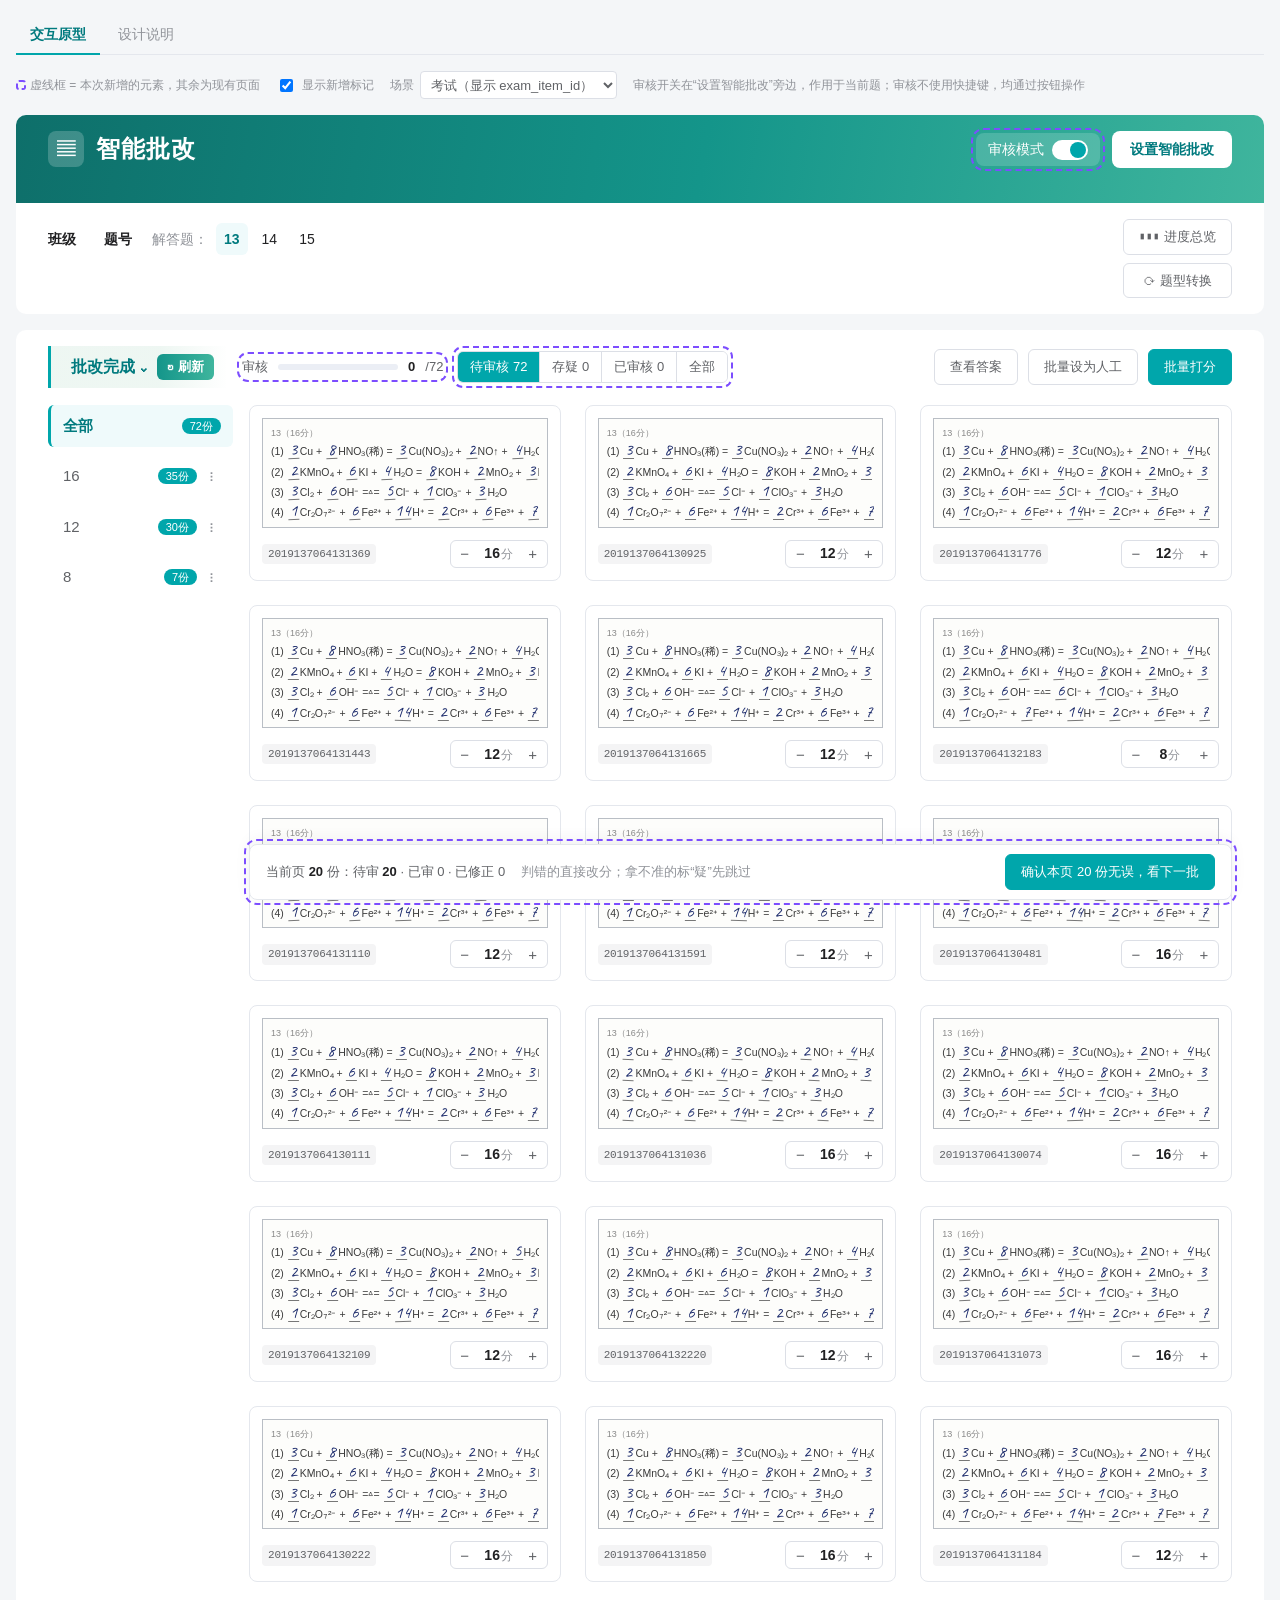
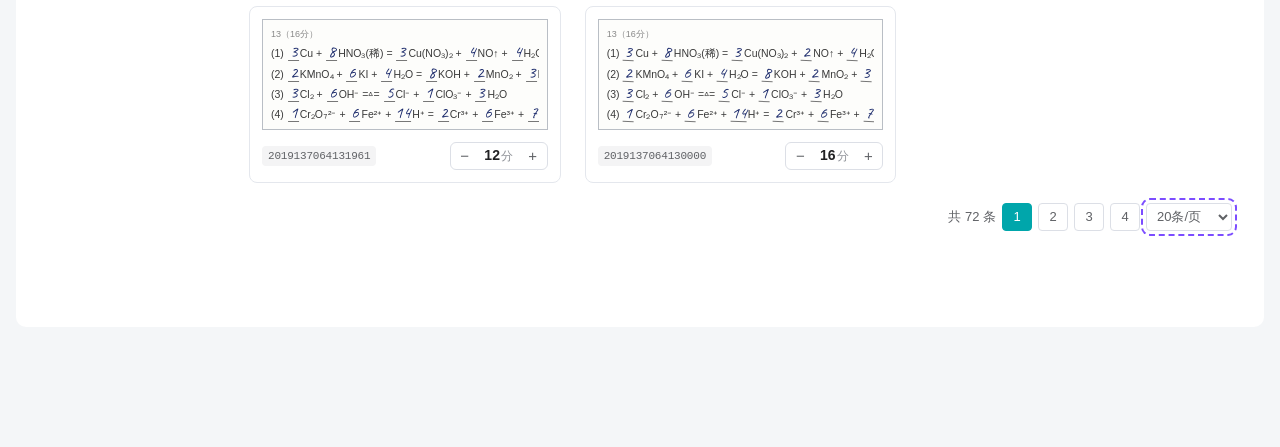
==== commit e907bb84: "[feat]:审核原型去掉Enter快捷键，统一通过按钮操作 Co-Authored-By: Claude Opus 5.5 <noreply@anthropic.com>" ====
--- a/intelligence-review/index.html
+++ b/intelligence-review/index.html
@@ -163,7 +163,6 @@
 .ptbl{border-collapse:collapse;width:100%;font-size:13px;font-variant-numeric:tabular-nums}
 .ptbl th,.ptbl td{border-bottom:1px solid #ebeef5;padding:10px 12px;text-align:left}
 .ptbl th{color:var(--muted);font-weight:500;background:#fafafa}
-kbd{font-family:ui-monospace,Menlo,monospace;font-size:11px;border:1px solid currentColor;border-radius:3px;padding:0 4px;margin-left:6px;opacity:.8}
 .toast{position:fixed;left:50%;top:24px;transform:translateX(-50%);z-index:60;background:#f0f9eb;border:1px solid #e1f3d8;color:#67c23a;border-radius:4px;padding:10px 16px;display:flex;gap:16px;align-items:center;font-size:14px;box-shadow:0 2px 12px rgba(0,0,0,.1);max-width:calc(100vw - 32px)}
 .toast button{border:0;background:none;color:var(--brand);font-weight:600;padding:0}
 
@@ -226,7 +225,7 @@
       <span><i></i>虚线框 = 本次新增的元素，其余为现有页面</span>
       <label style="display:inline-flex;gap:6px;align-items:center;cursor:pointer"><input type="checkbox" id="legendToggle" checked> 显示新增标记</label>
       <label style="display:inline-flex;gap:6px;align-items:center">场景 <select id="modeSel" class="psel"><option value="exam">考试（显示 exam_item_id）</option><option value="homework">作业（显示姓名）</option></select></label>
-      <span>审核开关在“设置智能批改”旁边，作用于当前题；快捷键：Enter 确认本页</span>
+      <span>审核开关在“设置智能批改”旁边，作用于当前题；审核不使用快捷键，均通过按钮操作</span>
     </div>
 
     <div class="top">
@@ -284,6 +283,7 @@
       <li>单份可标“疑”（存疑）：暂不确定先跳过，离开待审核列表，进“存疑”筛选，后面再审；存疑未清完不算审完（题号不亮绿点）。</li>
       <li>分页可选 20 / 40 / 80 / 100 条每页。</li>
       <li>卡片身份：作业显示学生姓名；考试显示 exam_item_id（小号等宽字体），与现有详情标题口径一致。</li>
+      <li>不使用 Enter 等快捷键确认，避免在输入分数时误触整页确认；所有审核动作都通过按钮完成。</li>
       <li>暂不做：确认已看过的、悬停看评分理由、详情弹窗快捷键、抽检；作文题放到下一期。</li>
     </ul>
   </div>
@@ -324,7 +324,7 @@
     <h3>4. 场景与操作成本</h3>
     <div class="tbl"><table>
       <tr><th>场景</th><th>操作</th><th>成本</th></tr>
-      <tr><td>一页都对</td><td>底部审核条“确认本页 N 份无误”，或按 Enter</td><td>1 次</td></tr>
+      <tr><td>一页都对</td><td>底部审核条“确认本页 N 份无误”</td><td>1 次</td></tr>
       <tr><td>一页有 2 张错</td><td>用卡片现有的分数步进器改这 2 张（自动记为已修正），再确认本页其余</td><td>改分 + 1 次</td></tr>
       <tr><td>单张</td><td>悬停卡片，点右上角“✓ 确认”；已审的点“✓ 已审”标签可撤回</td><td>1 次</td></tr>
       <tr><td>挑一批确认</td><td>点“批量打分”进入现有批量模式（当前页/全部勾选），审核模式下底部条多出“标记已审核”</td><td>勾选 + 1 次</td></tr>
@@ -602,7 +602,7 @@
     b.className = "bbar isnew";
     b.hidden = false;
     b.innerHTML = '<div class="l"><span>当前页 <b>' + list.length + '</b> 份：待审 <b>' + ps.pending + '</b> · 已审 ' + ps.reviewed + ' · 已修正 ' + ps.corrected + (ps.doubt ? ' · 存疑 ' + ps.doubt : '') + '</span><span style="color:var(--muted)">判错的直接改分；拿不准的标“疑”先跳过</span></div>' +
-      '<div class="rr">' + (ps.pending ? '<button class="ebtn primary" data-act="pageConfirm">确认本页' + (ps.reviewed || ps.corrected || ps.doubt ? '其余 ' : ' ') + ps.pending + ' 份无误' + (S.filter === "pending" ? '，看下一批' : '') + '<kbd>Enter</kbd></button>' : '<span style="color:var(--ok)">✓ 本页已过完' + (ps.doubt ? '（存疑 ' + ps.doubt + ' 份留待后审）' : '') + '</span>') + '</div>';
+      '<div class="rr">' + (ps.pending ? '<button class="ebtn primary" data-act="pageConfirm">确认本页' + (ps.reviewed || ps.corrected || ps.doubt ? '其余 ' : ' ') + ps.pending + ' 份无误' + (S.filter === "pending" ? '，看下一批' : '') + '</button>' : '<span style="color:var(--ok)">✓ 本页已过完' + (ps.doubt ? '（存疑 ' + ps.doubt + ' 份留待后审）' : '') + '</span>') + '</div>';
   }
   function selectedIds(){ return S.selAll ? filtered().map(function(s){ return s.id; }) : Object.keys(S.sel).map(Number); }
 
@@ -748,7 +748,6 @@
       return;
     }
     if (e.target.matches("input,textarea,button")) return;
-    if (e.key === "Enter" && on() && !S.batch && !$("view-proto").hidden) { e.preventDefault(); pageConfirm(); }
     if (e.key === "Escape" && S.batch) { exitBatch(); render(); }
   });
   window.addEventListener("scroll", function(){ var t = $("toolbar"); t.classList.toggle("stuck", t.getBoundingClientRect().top <= 0); }, {passive: true});
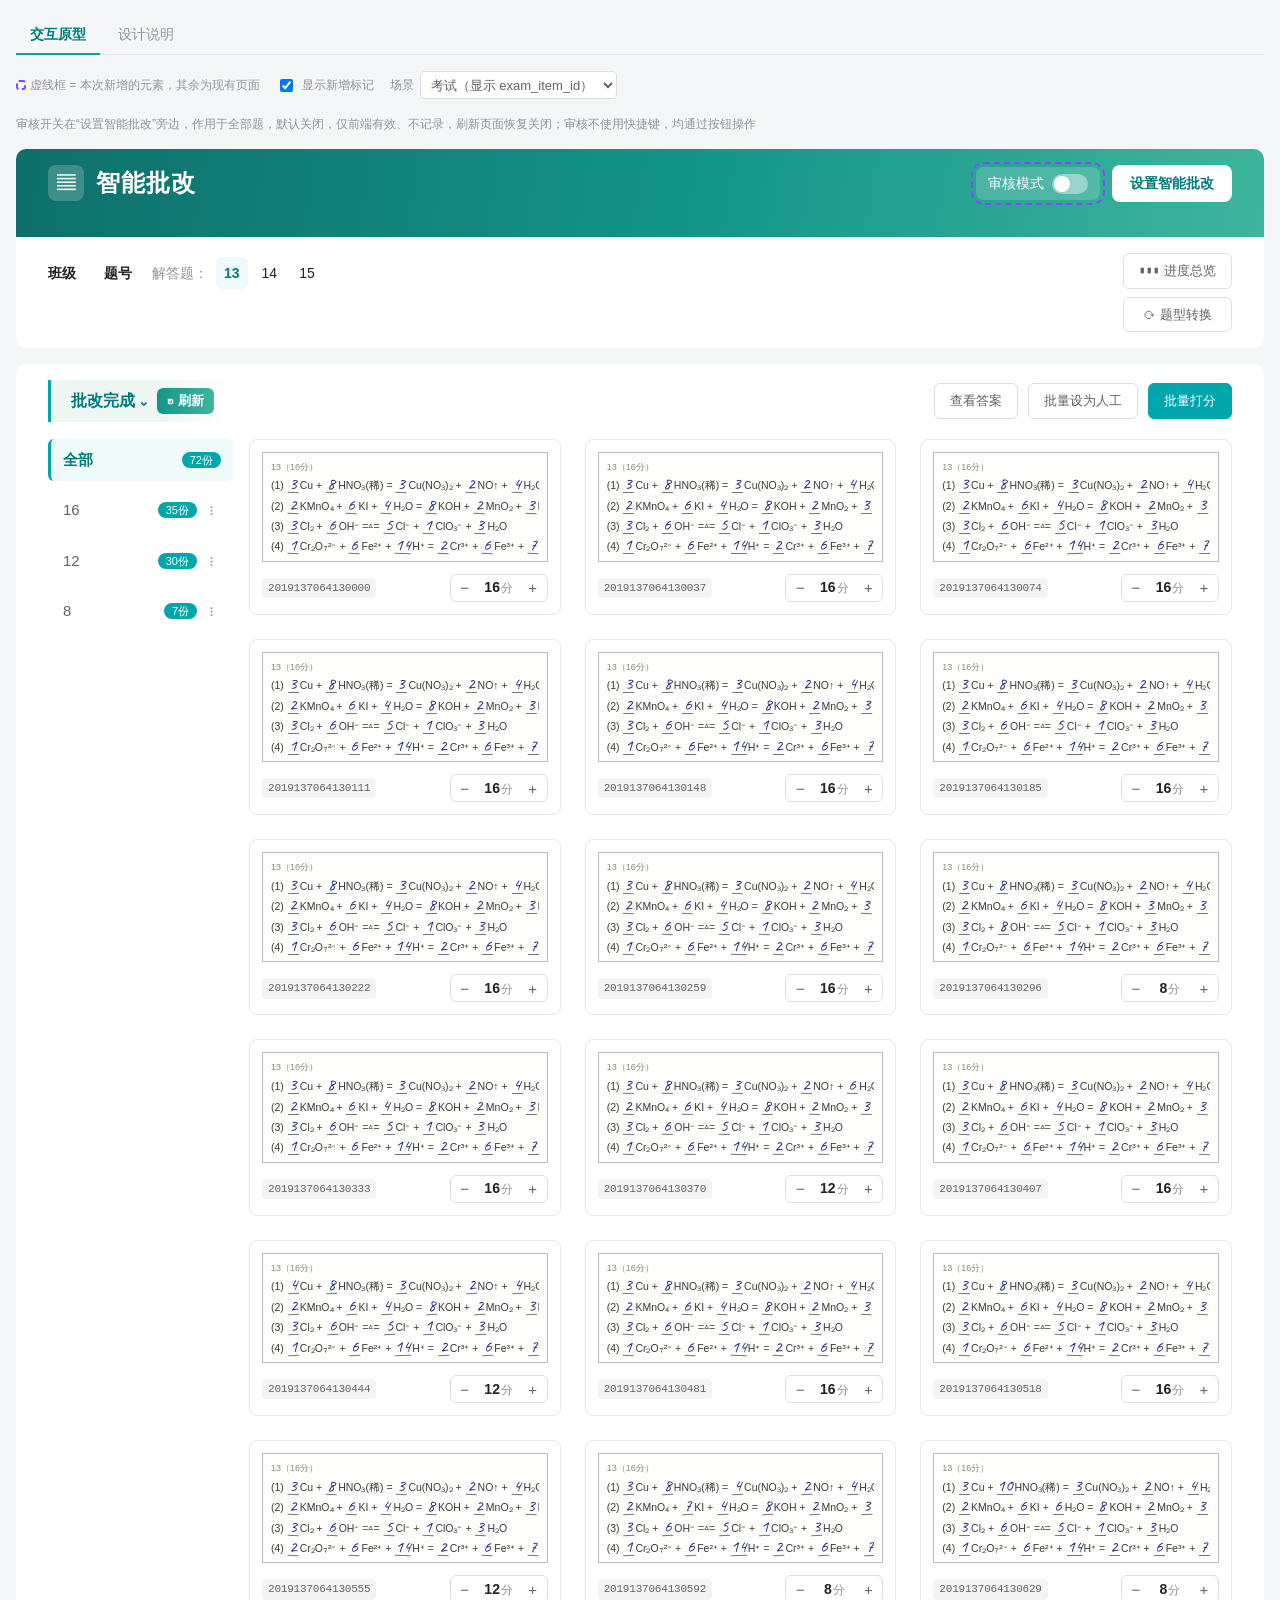
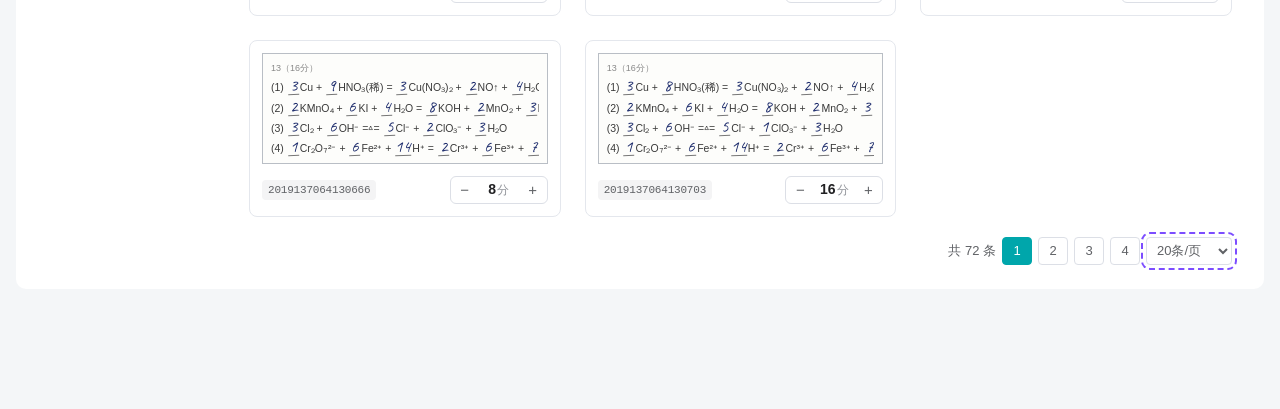
==== commit 437621a8: "[feat]:审核原型开关改为全局默认关闭，改分自动已审，增加时间倒序与取消当前页审核结果，去掉撤销 Co-Authored-By: Claude Sonnet 5.5 <noreply@anthro" ====
--- a/intelligence-review/index.html
+++ b/intelligence-review/index.html
@@ -86,14 +86,12 @@
 .node{position:relative;display:flex;align-items:center;justify-content:space-between;padding:10px 12px;border-radius:6px;border-left:3px solid transparent;color:var(--text2);cursor:pointer;overflow:visible}
 .node.on{background:var(--brand-bg);color:var(--brand-dark);font-weight:600;border-left-color:var(--brand)}
 .node .lab{font-size:15px;display:flex;align-items:center;gap:6px}
-.node .ok{color:var(--ok);font-size:12px;font-weight:600}
+.node .ok{display:inline-block;width:5px;height:5px;border-radius:50%;background:var(--ok)}
 .node .r{display:flex;align-items:center;gap:4px}
 .badge{border-radius:10px;padding:2px 8px;font-size:11px;line-height:12px;background:var(--brand);color:#fff;font-weight:500;font-variant-numeric:tabular-nums}
 .badge.pend{background:var(--warn-bg);color:var(--warn)}
 .more{border:0;background:none;color:var(--muted);width:20px;height:20px;border-radius:4px;font-size:14px;line-height:1;padding:0}
 .more:hover{background:#ebeef5}
-.np{position:absolute;left:12px;right:12px;bottom:3px;height:2px;background:#ebeef5;border-radius:1px;overflow:hidden}
-.np i{display:block;height:100%;background:var(--ok)}
 .dd{position:absolute;z-index:30;top:100%;right:0;margin-top:4px;min-width:200px;background:#fff;border:1px solid var(--border);border-radius:4px;box-shadow:0 2px 12px rgba(0,0,0,.1);padding:6px 0;font-weight:400;color:var(--text2);cursor:default}
 .dd .it{display:flex;justify-content:space-between;align-items:center;padding:0 16px;line-height:36px;font-size:14px;width:100%;border:0;background:none;text-align:left;color:var(--text2)}
 .dd .it:hover{background:var(--brand-bg);color:var(--brand)}
@@ -225,13 +223,13 @@
       <span><i></i>虚线框 = 本次新增的元素，其余为现有页面</span>
       <label style="display:inline-flex;gap:6px;align-items:center;cursor:pointer"><input type="checkbox" id="legendToggle" checked> 显示新增标记</label>
       <label style="display:inline-flex;gap:6px;align-items:center">场景 <select id="modeSel" class="psel"><option value="exam">考试（显示 exam_item_id）</option><option value="homework">作业（显示姓名）</option></select></label>
-      <span>审核开关在“设置智能批改”旁边，作用于当前题；审核不使用快捷键，均通过按钮操作</span>
+      <span>审核开关在“设置智能批改”旁边，作用于全部题，默认关闭，仅前端有效、不记录，刷新页面恢复关闭；审核不使用快捷键，均通过按钮操作</span>
     </div>
 
     <div class="top">
       <div class="hero">
         <div class="t"><span class="ico">▤</span>智能批改</div>
-        <div class="hr"><span class="rvsw isnew" title="开启后当前题进入审核模式；考试默认开启，作业默认关闭">审核模式 <button class="sw" id="reviewSw" role="switch" aria-checked="true" aria-label="当前题审核模式"></button></span><button class="btn">设置智能批改</button></div>
+        <div class="hr"><span class="rvsw isnew" title="开启后全部题进入审核模式；考试和作业默认都关闭，仅前端有效，不做任何状态记录，刷新页面恢复关闭">审核模式 <button class="sw" id="reviewSw" role="switch" aria-checked="false" aria-label="审核模式（全部题）"></button></span><button class="btn">设置智能批改</button></div>
       </div>
       <div class="filters">
         <div class="frow"><span class="lb">班级</span></div>
@@ -249,6 +247,7 @@
           <span class="finish">批改完成 ⌄ <button class="refresh" data-act="refresh">↻ 刷新</button></span>
           <span class="rv isnew" id="rv"></span>
           <span class="rg isnew" id="rg" role="group" aria-label="审核筛选"></span>
+          <span class="isnew" id="sortHint" style="font-size:12px;color:var(--muted)">按出分时间倒序</span>
         </div>
         <div class="trt" id="trt"></div>
       </div>
@@ -272,12 +271,13 @@
   <h2>智能批改审核：基本设计</h2>
   <p class="muted">原型数据为模拟数据，学生姓名随机生成：第 13 题（配平题，4 小问各 4 分，满分 16），72 名学生，其中少量 AI 判分有误。每页 12 份，便于演示翻页（线上默认每页 100 份）。</p>
   <div>
-    <h3>本轮决策（2026-11-03）</h3>
+    <h3>本轮决策（2026-11-03，11-05 更新）</h3>
     <ul>
-      <li>审核开关放在页头“设置智能批改”按钮旁边（不放进设置向导里），作用于当前题：开启后当前题进入审核模式；考试默认开、作业默认关。</li>
+      <li>审核开关放在页头“设置智能批改”按钮旁边（不放进设置向导里），作用于全部题。考试和作业默认都是关，只在前端有效，不做任何状态记录（不入库、不记住，刷新页面恢复关闭）。</li>
       <li>不新增“批量审核”模式：审核模式下，现有“批量打分”的底部条增加“标记已审核 / 设为待审核”。</li>
-      <li>排序全部由服务端完成（置信度低在前），前端不再排序；卡片不显示低置信标签。</li>
-      <li>“已修正”不单独存储，由老师当前分与 AI 原始分比较得出。</li>
+      <li>审核模式下列表按出分时间倒序（最新在前），由服务端排序，前端不再排序；不再按置信度排序，卡片不显示低置信标签。</li>
+      <li>“已修正”自动记为已审核：老师改分的同时把该卷子置为已审核；卡片上的“已修正 16→12”只是展示标签（当前分与 AI 原始分比较得出），不是独立状态。</li>
+      <li>不提供批量撤销：单张点“✓ 已审”撤回；整页点底部“取消当前页审核结果”（原“本页已审完”提示改为该按钮），本页已审核的卷子退回待审核，分数不回滚。</li>
       <li>审核模式下单张改分不刷新列表、不再弹“保存成功”；确认时分数已变化的卷子静默跳过。</li>
       <li>题号右侧在审核完成后显示绿色小圆点（未审完不显示），分题审核进度和 AI 判分一致率放进“进度总览”。</li>
       <li>单份可标“疑”（存疑）：暂不确定先跳过，离开待审核列表，进“存疑”筛选，后面再审；存疑未清完不算审完（题号不亮绿点）。</li>
@@ -303,8 +303,8 @@
     <ul>
       <li>默认视图是<b>待审核</b>。确认一页，这页的卡片离开视图，下一批自动补上；剩余数清零就是审完。老师不需要记住页码。</li>
       <li><b>只处理例外</b>：看到判错的直接改分，改分即视为已审（已修正）；其余的用一次“确认本页其余 N 份”放行。一页的成本 = 改错的几张 + 1 次点击。</li>
-      <li><b>风险优先</b>：审核模式下由服务端按置信度从低到高排序（现在前端只在页内排序，且考试接口不返回置信度，实际不生效），老师先看到最可能判错的卷子。</li>
-      <li><b>任何批量操作都可撤销</b>（底部提示条 8 秒内“撤销”），因此批量按钮不需要二次确认弹窗；只有整组确认（可能几百份）用一个轻量内联确认。</li>
+      <li><b>时间倒序</b>：审核模式下由服务端按出分时间从新到旧排序，老师先审最新出分的卷子；不再按置信度排序（现在前端只在页内排序，且考试接口不返回置信度，实际不生效）。</li>
+      <li>批量按钮不弹二次确认；只有整组确认（可能几百份）用一个轻量内联确认。</li>
     </ul>
   </div>
 
@@ -312,10 +312,10 @@
     <h3>3. 状态模型</h3>
     <div class="tbl"><table>
       <tr><th>状态</th><th>来源</th><th>如何进入</th><th>如何离开</th></tr>
-      <tr><td>待审核</td><td>存储 review_status = 0</td><td>智能批改出分；AI 重新批改且分数变化；取消存疑</td><td>单张确认 / 批量标记 / 确认本页 / 整组确认 / 改分</td></tr>
-      <tr><td>已审核</td><td>存储 review_status = 1</td><td>上述确认操作；存疑后再确认</td><td>点“✓ 已审”撤回；撤销；AI 重批且分数变化</td></tr>
-      <tr><td>存疑</td><td>存储 review_status = 2</td><td>卡片悬停“疑”；详情“标记存疑，下一份”</td><td>确认（→已审核）；改分（→已修正）；点“疑”标签取消（→待审核）。不参与确认本页和整组确认</td></tr>
-      <tr><td>已修正</td><td><b>推导</b>：老师当前分 ≠ AI 原始分</td><td>任何老师改分（卡片步进、详情弹窗、批量打分、整组改分）</td><td>再次改回 AI 原始分（此时视为已审核）</td></tr>
+      <tr><td>待审核</td><td>存储 review_status = 0</td><td>智能批改出分；AI 重新批改且分数变化；取消存疑；撤回已审；取消当前页审核结果</td><td>单张确认 / 批量标记 / 确认本页 / 整组确认 / 改分</td></tr>
+      <tr><td>已审核</td><td>存储 review_status = 1</td><td>上述确认操作；存疑后再确认；<b>老师改分（自动记为已审核）</b></td><td>点“✓ 已审”撤回；取消当前页审核结果；AI 重批且分数变化</td></tr>
+      <tr><td>存疑</td><td>存储 review_status = 2</td><td>卡片悬停“疑”；详情“标记存疑，下一份”</td><td>确认（→已审核）；改分（→已审核）；点“疑”标签取消（→待审核）。不参与确认本页和整组确认</td></tr>
+      <tr><td>已修正（展示标签，非独立状态）</td><td><b>推导</b>：老师当前分 ≠ AI 原始分；此时状态同为已审核</td><td>任何老师改分（卡片步进、详情弹窗、批量打分、整组改分）</td><td>改回 AI 原始分后标签消失，仍是已审核；取消审核结果后退回待审核，标签随分数保留</td></tr>
     </table></div>
     <p class="muted">已核实：页面显示的分数是 <code>t_paper_mark_record.read_score</code>（<code>teacher_id = -2</code>，老师改分也写这一条）；AI 原始分保存在 <code>t_exam_item_intelligence.finally_score</code>，老师改分不会覆盖它。intellijmarkserv 的“人工校正分析”也是用这两个分数比较。不在审核范围：AI 未出分、已退回人工（intelligence_status = 5）。</p>
   </div>
@@ -325,34 +325,34 @@
     <div class="tbl"><table>
       <tr><th>场景</th><th>操作</th><th>成本</th></tr>
       <tr><td>一页都对</td><td>底部审核条“确认本页 N 份无误”</td><td>1 次</td></tr>
-      <tr><td>一页有 2 张错</td><td>用卡片现有的分数步进器改这 2 张（自动记为已修正），再确认本页其余</td><td>改分 + 1 次</td></tr>
+      <tr><td>一页有 2 张错</td><td>用卡片现有的分数步进器改这 2 张（自动记为已审核，带“已修正”标签），再确认本页其余</td><td>改分 + 1 次</td></tr>
       <tr><td>单张</td><td>悬停卡片，点右上角“✓ 确认”；已审的点“✓ 已审”标签可撤回</td><td>1 次</td></tr>
       <tr><td>挑一批确认</td><td>点“批量打分”进入现有批量模式（当前页/全部勾选），审核模式下底部条多出“标记已审核”</td><td>勾选 + 1 次</td></tr>
       <tr><td>满分组/一致答案组</td><td>左侧分组 ⋮ → 确认本组待审核（菜单内二次确认）</td><td>3 次</td></tr>
       <tr><td>可疑件细看</td><td>点图片打开现有“学生作答详情”，右侧新增审核区：“通过并下一份”跳到下一份待审，← → 翻看（现有），改分即修正</td><td>每份 1 次</td></tr>
       <tr><td>拿不准，先跳过</td><td>悬停卡片点“疑”，或详情里“标记存疑，下一份”；之后在“存疑”筛选里集中处理（可请同事一起看）</td><td>1 次</td></tr>
-      <tr><td>批量打分</td><td>沿用现有批量打分；被改到的卷子一律记为已修正</td><td>不变</td></tr>
-      <tr><td>接着昨天继续</td><td>打开即是待审核视图；审完的题号右侧有绿点，“进度总览”看每题剩余</td><td>0</td></tr>
+      <tr><td>整页重审</td><td>底部“取消当前页审核结果”：本页已审核的卷子退回待审核（分数不回滚），可重新审</td><td>1 次</td></tr>
+      <tr><td>批量打分</td><td>沿用现有批量打分；被改分的卷子自动记为已审核（带“已修正”标签）</td><td>不变</td></tr>
+      <tr><td>接着昨天继续</td><td>开关刷新后恢复关闭，需重新打开审核模式；打开即是待审核视图，审完的题号右侧有绿点，“进度总览”看每题剩余</td><td>0</td></tr>
     </table></div>
   </div>
 
   <div>
     <h3>5. 与现有页面的融合（fat-web <code>views/exam/intelligence-read/list/index.vue</code>）</h3>
-    <p>原则：复用现有页面与交互，审核能力做成独立组件和 mixin 接入，<code>index.vue</code> 只改接入点；“本题需要审核”关闭或后端未上线时，新组件全部不渲染，页面与现在一致。原型中虚线框标出的就是新增部分。</p>
+    <p>原则：复用现有页面与交互，审核能力做成独立组件和 mixin 接入，<code>index.vue</code> 只改接入点；审核模式关闭或后端未上线时，新组件全部不渲染，页面与现在一致。原型中虚线框标出的就是新增部分。</p>
     <div class="tbl"><table>
       <tr><th>位置</th><th>现有</th><th>新增 / 改动</th><th>实现</th></tr>
       <tr><td>题号筛选 <code>dn-filter-item-v2</code> 自定义 slot</td><td>填空题/解答题/作文分组的题号</td><td>本题审核完成后，题号右侧显示绿色小圆点；未审完不显示</td><td>题号列表接口返回每题是否已审完</td></tr>
-      <tr><td>页头 <code>filter-top-beijin</code></td><td>“智能批改”标题、“设置智能批改”按钮</td><td>按钮左侧“审核模式”开关，作用于当前题</td><td>按 paperReadId 读写 <code>t_paper_read_extension.review_required</code>；切换后重新拉取当前题列表；不改 <code>set-ai-read.vue</code>；可见范围沿用“设置智能批改”按钮，是否限制普通阅卷老师切换待确认</td></tr>
+      <tr><td>页头 <code>filter-top-beijin</code></td><td>“智能批改”标题、“设置智能批改”按钮</td><td>按钮左侧“审核模式”开关，作用于全部题；考试、作业默认都关</td><td>纯前端状态（页面 data），不读写后端、不入库、不存本地缓存，刷新恢复关闭；开启后列表请求才带 <code>reviewStatus</code> 和时间倒序排序参数，切换后重新拉取当前题列表；不改 <code>set-ai-read.vue</code></td></tr>
       <tr><td>进度总览弹窗 <code>openProgressModal</code></td><td>各题批改进度</td><td>增加“审核进度”“AI 判分一致率”两列</td><td>进度接口增加每题已审、改分、待审数</td></tr>
-      <tr><td>吸顶工具条左侧</td><td>批改完成 ⌄、剩余人工批改数、刷新</td><td>审核进度条 + 待审核/存疑/已审核/全部 筛选</td><td>新组件 <code>review-progress</code>；筛选值作为 <code>getListResultDetail</code> 的 <code>reviewStatus</code> 参数</td></tr>
+      <tr><td>吸顶工具条左侧</td><td>批改完成 ⌄、剩余人工批改数、刷新</td><td>审核进度条 + 待审核/存疑/已审核/全部 筛选 + “按出分时间倒序”提示</td><td>新组件 <code>review-progress</code>；筛选值作为 <code>getListResultDetail</code> 的 <code>reviewStatus</code> 参数；审核模式下排序参数传时间倒序</td></tr>
       <tr><td>吸顶工具条右侧</td><td>查看答案、批量设为人工、批量打分</td><td>不变（不新增“批量审核”）</td><td>—</td></tr>
-      <tr><td>左侧分组树 <code>group-tree</code></td><td>分数/识别结果分组、N份、⋮（将分数调整为、设为人工阅卷）</td><td>审完的组加 ✓、组底部细进度线、⋮ 增加“确认本组待审核”（菜单内确认）</td><td><code>listAiResult</code> 分组返回 <code>pendingCount</code>；<code>handleBatchAction</code> 增加 <code>reviewGroup</code> 命令</td></tr>
-      <tr><td>卡片 <code>box-item-v2</code></td><td>作答图（点击看详情）、作业显示姓名（考试不显示）、待人工标签、分数步进器</td><td>悬停“疑”“✓ 确认”；标签区“✓ 已审 / 疑 / 已修正 16→12 / 已移至 N 分组”；考试显示 exam_item_id（11px 等宽字体）</td><td>新组件 <code>review-status-tag</code>；身份显示沿用 <code>scenarioMode</code>，考试取 <code>examResultItemId</code>；<code>adjustScore</code>/<code>inputChange</code> 保存成功后只更新本卡片</td></tr>
-      <tr><td>底部 <code>batch-score-bar</code></td><td>批量模式下的当前页/全部勾选与批量动作</td><td>非批量模式：审核条（确认本页其余 N 份）；批量打分模式：增加“设为待审核 / 标记已审核”</td><td>新组件 <code>review-dock</code>；<code>batch-score-bar</code> 在 <code>batchType = 1</code> 且审核模式时多两个按钮</td></tr>
+      <tr><td>左侧分组树 <code>group-tree</code></td><td>分数/识别结果分组、N份、⋮（将分数调整为、设为人工阅卷）</td><td>不显示进度；本组审核完成（无待审核、无存疑）后分数右侧显示绿色小圆点；⋮ 增加“确认本组待审核”（菜单内确认）</td><td><code>listAiResult</code> 分组返回是否审完及 <code>pendingCount</code>（整组确认用）；<code>handleBatchAction</code> 增加 <code>reviewGroup</code> 命令</td></tr>
+      <tr><td>卡片 <code>box-item-v2</code></td><td>作答图（点击看详情）、作业显示姓名（考试不显示）、待人工标签、分数步进器</td><td>悬停“疑”“✓ 确认”；标签区“✓ 已审 / 疑 / 已修正 16→12（已自动记为已审核）/ 已移至 N 分组”；考试显示 exam_item_id（11px 等宽字体）</td><td>新组件 <code>review-status-tag</code>；身份显示沿用 <code>scenarioMode</code>，考试取 <code>examResultItemId</code>；<code>adjustScore</code>/<code>inputChange</code> 保存成功后只更新本卡片</td></tr>
+      <tr><td>底部 <code>batch-score-bar</code></td><td>批量模式下的当前页/全部勾选与批量动作</td><td>非批量模式：审核条（确认本页其余 N 份；本页没有待审时，原“本页已审完”改为“取消当前页审核结果”按钮）；批量打分模式：增加“设为待审核 / 标记已审核”</td><td>新组件 <code>review-dock</code>；<code>batch-score-bar</code> 在 <code>batchType = 1</code> 且审核模式时多两个按钮</td></tr>
       <tr><td>学生作答详情 <code>dn-modal</code>（80vw）</td><td>左：作答图+识别结果；右：得分修改、评分理由；外侧左右箭头</td><td>右侧新增审核区：状态、“通过并下一份”按钮</td><td>扩展现有弹窗；本期不加快捷键</td></tr>
       <tr><td>分页 <code>dn-el-pagination</code></td><td>每页默认 100 条</td><td>每页条数可选 20 / 40 / 80 / 100</td><td>传入 <code>page-sizes</code>；切换后清空本页快照</td></tr>
-      <tr><td>改分保存 <code>setSubmitItems</code></td><td>每次保存弹“保存成功”，并刷新分组和当前页</td><td>审核模式下不弹“保存成功”、不刷新列表，只更新卡片和计数；失败才提示</td><td>按审核开关分支，关闭时保持现状</td></tr>
-      <tr><td>顶部消息</td><td>Element 消息提示</td><td>确认类操作提示带“撤销”</td><td>8 秒内撤销，回写原状态</td></tr>
+      <tr><td>改分保存 <code>setSubmitItems</code></td><td>每次保存弹“保存成功”，并刷新分组和当前页</td><td>审核模式下不弹“保存成功”、不刷新列表，只更新卡片和计数；失败才提示；改分同时自动记为已审核</td><td>按审核开关分支，关闭时保持现状</td></tr>
     </table></div>
     <p class="muted">注意：现有页面中“点图片”是打开详情，勾选只在批量模式出现。原型据此调整，不再用点图片勾选。作文题走另一套表格/详情布局，审核入口需单独适配。</p>
   </div>
@@ -365,7 +365,7 @@
       <li><b>确认按快照提交</b>：“确认本页”提交快照中的 <code>examItemId + seenScore</code>，不提交当前列表。服务端只确认仍为待审核、且分数没变的行；别的老师刚改过或 AI 重批过的会被跳过，前端提示“已确认 10 份，2 份分数已变化未确认”，并保留在待审核中。</li>
       <li><b>翻页不漏看</b>：审核默认用“待审核”筛选。确认过的卷子离开结果集，确认后总是重新取第 1 页，就是下一批，不依赖页码偏移。“全部/已审核/存疑”视图下确认本页后留在当前页刷新，不自动翻页。</li>
       <li><b>详情弹窗</b>：上一份/下一份基于打开弹窗时的快照列表，弹窗打开期间不因改分重排。</li>
-      <li><b>影响面</b>：只在“本题需要审核”开启时改变刷新时机；关闭时保持现有 <code>setSubmitItems</code> 刷新逻辑。批量打分、整组改分、设为人工本来就作用于整组，仍按现有逻辑刷新，同时清空快照。</li>
+      <li><b>影响面</b>：只在审核模式开启时改变刷新时机；关闭时保持现有 <code>setSubmitItems</code> 刷新逻辑。批量打分、整组改分、设为人工本来就作用于整组，仍按现有逻辑刷新，同时清空快照。</li>
     </ol>
     <p class="muted">原型已按此实现：在 16 分组里改分，卡片留在原位并提示已移组；左侧计数立即变化；点“确认本页”只确认这页剩下的；点工具条“刷新”才重新取这一页。</p>
   </div>
@@ -374,8 +374,8 @@
     <h3>6. 不需要审核的场景</h3>
     <ul>
       <li><b>审核不卡任何流程</b>：不阻断阅卷完成、出成绩、发布报告。它是老师的工作进度工具，不是质量门禁。</li>
-      <li><b>审核开关在“设置智能批改”旁边</b>（按阅卷任务即按题存储，切题时跟着显示该题的状态）：关闭时页面与现在一致；改分仍可推导出已修正，以后再打开审核时数据连续。</li>
-      <li><b>默认值</b>：考试默认开启；作业/练习默认关闭（老师可打开）。避免给低利害场景增加视觉负担和“没审完”的心理负担。</li>
+      <li><b>审核开关在“设置智能批改”旁边</b>，作用于全部题，仅前端有效、不做任何状态记录：关闭时页面与现在一致；改分仍会写入已审核状态，以后再打开审核时数据连续。</li>
+      <li><b>默认值</b>：考试和作业都默认关闭，刷新页面后恢复关闭，老师需要时自己打开。避免给不需要的场景增加视觉负担和“没审完”的心理负担。</li>
       <li><b>不做“滚动看过即视为已审”</b>：隐式规则不可靠，老师也无法分辨哪些是自己真确认过的。显式的“确认本页”只多 1 次点击，状态可信。</li>
       <li><b>高置信自动免审暂不做</b>：置信度目前未在列表接口全部回填，且一旦误放行责任不清。等有审核数据后，可评估“高置信组抽检 N 份后整组放行”。</li>
     </ul>
@@ -383,25 +383,20 @@
 
   <div>
     <h3>7. 后端方案（marking 为主，fat-service 承载迁移）</h3>
-    <p><b>存储</b>：<code>exam.t_exam_item_intelligence</code> 增加审核字段（每个 examItem × paperRead 一行，正好是审核粒度）；<code>t_paper_read_extension</code> 增加审核开关。“已修正”不存，由 <code>t_paper_mark_record(teacher_id = -2).read_score</code> 与 <code>t_exam_item_intelligence.finally_score</code> 比较得出。</p>
+    <p><b>存储</b>：<code>exam.t_exam_item_intelligence</code> 增加审核字段（每个 examItem × paperRead 一行，正好是审核粒度）；开关只在前端，不建字段。老师改分时同一事务把该行置为已审核；“已修正”标签不存，由 <code>t_paper_mark_record(teacher_id = -2).read_score</code> 与 <code>t_exam_item_intelligence.finally_score</code> 比较得出。</p>
 <pre>ALTER TABLE t_exam_item_intelligence
-  ADD COLUMN review_status TINYINT NOT NULL DEFAULT 0 COMMENT '审核状态 0待审核 1已审核 2存疑（已修正由分数比较推导，优先于存疑）',
+  ADD COLUMN review_status TINYINT NOT NULL DEFAULT 0 COMMENT '审核状态 0待审核 1已审核 2存疑（改分自动置1；已修正标签由分数比较推导）',
   ADD COLUMN reviewer_id BIGINT NOT NULL DEFAULT 0 COMMENT '审核人ID',
   ADD COLUMN reviewer_name VARCHAR(64) NOT NULL DEFAULT '' COMMENT '审核人',
   ADD COLUMN review_date_time DATETIME NULL COMMENT '审核时间';
--- 是否需要 (paper_read_id, review_status) 索引，按现有 V20260416.002 索引和 explain 决定
-
-ALTER TABLE t_paper_read_extension
-  ADD COLUMN review_required TINYINT NOT NULL DEFAULT 0 COMMENT '智能批改结果是否需要老师审核 0否 1是';
--- 考试默认开、作业默认关：在初始化智能批改时按考试类型写入，不靠列默认值</pre>
-    <p class="muted">迁移放 fat-service <code>db/migration/exam/2026/</code>，命名 <code>V20261103.1.506__add_intelligence_review_status.sql</code>（实施当天日期）。需评估表量级与 MySQL 5.7 加列锁表时间；TiDB 为在线 DDL。旧版本服务不读不写新列，可先发迁移再发代码。</p>
+-- 是否需要 (paper_read_id, review_status) 索引，按现有 V20260416.002 索引和 explain 决定</pre>
+    <p class="muted">迁移放 fat-service <code>db/migration/exam/2026/</code>，命名 <code>V20261105.1.506__add_intelligence_review_status.sql</code>（实施当天日期）。需评估表量级与 MySQL 5.7 加列锁表时间；TiDB 为在线 DDL。旧版本服务不读不写新列，可先发迁移再发代码。</p>
     <p><b>接口</b>（考试 <code>/exam/intelligence/*</code> 与作业 <code>/exam/studyGuideIntelli/*</code> 两套都要加）：</p>
     <ul>
-      <li><code>POST …/review</code> <code>{paperReadId, items: [{examItemId, seenScore}], reviewStatus: 0|1|2}</code>：按卷子设置。确认（1）时只更新属于该 paperRead、review_status 为 0 或 2、且当前 finallyScore 等于 seenScore 的行；其余静默跳过（前端不做特殊提示，跳过的仍是待审核）。撤回（0）和存疑（2）不比较分数；“确认本页”只提交待审核的卷子，不含存疑。幂等。</li>
+      <li><code>POST …/review</code> <code>{paperReadId, items: [{examItemId, seenScore}], reviewStatus: 0|1|2}</code>：按卷子设置。确认（1）时只更新属于该 paperRead、review_status 为 0 或 2、且当前 finallyScore 等于 seenScore 的行；其余静默跳过（前端不做特殊提示，跳过的仍是待审核）。撤回（0，含“取消当前页审核结果”）和存疑（2）不比较分数；“确认本页”只提交待审核的卷子，不含存疑。幂等。</li>
       <li><code>POST …/reviewGroup</code> <code>{paperReadId, readScore | ocrText, expectedCount}</code>：整组确认。服务端统计该组待审数（不含存疑），与 expectedCount 不一致则拒绝并返回最新数量（防止期间新批改出来的卷子被一并放行）。</li>
-      <li>撤销：前端记住本次操作的 ID 与原状态，调用 review 回写为 0。</li>
-      <li><code>listAiDetail</code>（<code>pageAiItemByFilter</code>）增加 <code>reviewStatus</code> 筛选参数（待审核 / 存疑 / 已审核含已修正）；审核模式下排序改为 <code>teii.confidence, teii.exam_item_id</code>（现为 <code>order by teii.exam_item_id</code>），前端不再排序；返回 <code>reviewStatus / reviewerName / reviewDateTime / aiScore</code>；<code>listAiResult</code> 分组结果增加 <code>pendingCount</code>；题号列表接口增加每题待审数。</li>
-      <li>老师改分沿用现有 <code>submitItems</code>，不需要额外写审核状态（已修正靠推导）。注意现有逻辑改分时会清空 <code>llm_comment</code>，改过分的卷子在详情里看不到 AI 评分理由。AI 重新批改且分数变化时，把 review_status 重置为 0。</li>
+      <li><code>listAiDetail</code>（<code>pageAiItemByFilter</code>）增加 <code>reviewStatus</code> 筛选参数（待审核 / 存疑 / 已审核含已修正）；前端在审核模式下传时间倒序参数（开关不入库，后端不感知），排序改为出分时间倒序加 <code>teii.exam_item_id desc</code>（现为 <code>order by teii.exam_item_id</code>；不传参数时保持现状），前端不再排序；返回 <code>reviewStatus / reviewerName / reviewDateTime / aiScore</code>；<code>listAiResult</code> 分组结果增加 <code>pendingCount</code>；题号列表接口增加每题待审数。</li>
+      <li>老师改分沿用现有 <code>submitItems</code>，在同一事务里把被改分的行置为 <code>review_status = 1</code>（审核人取当前登录用户），不依赖前端开关，因此关闭审核模式期间的改分也算已审；“已修正”标签靠分数比较推导。注意现有逻辑改分时会清空 <code>llm_comment</code>，改过分的卷子在详情里看不到 AI 评分理由。AI 重新批改且分数变化时，把 review_status 重置为 0。</li>
     </ul>
     <p><b>多人协作</b>：状态挂在卷子上而不是老师上，谁确认都算；卡片悬停显示审核人和时间。并发确认同一批是幂等的。</p>
   </div>
@@ -411,6 +406,7 @@
     <ul>
       <li>已核实：AI 原始分在 <code>t_exam_item_intelligence.finally_score</code>，老师改分写 <code>teacher_id = -2</code> 的阅卷记录，二者可比较得出已修正。</li>
       <li>已核实：列表默认每页 100 份；低置信排序只在前端页内做，考试接口不返回置信度；服务端按 <code>exam_item_id</code> 排序。</li>
+      <li>待核实：“出分时间”取哪个字段（<code>t_exam_item_intelligence</code> 的创建/更新时间，或阅卷记录时间），AI 重批会不会刷新它。</li>
       <li>待核实：AI 重新批改（<code>reCorrectManualIntelligence</code> 等）是否会覆盖老师改过的分数。</li>
       <li>待核实：作业 <code>studyGuideIntelli/submitItems</code> 以 AI 老师身份提交，审核人需取当前登录用户，而不是提交记录上的老师。</li>
     </ul>
@@ -419,9 +415,9 @@
   <div>
     <h3>9. 分期</h3>
     <ol>
-      <li><b>P1</b>：设置里的审核开关 + 审核状态 + 单张/批量/本页/整组确认 + 已修正推导 + 待审筛选 + 服务端风险排序 + 本页快照与改分不刷新 + 进度条与进度总览（含 AI 判分一致率）+ 撤销。</li>
+      <li><b>P1</b>：页头审核开关（仅前端）+ 审核状态 + 单张/批量/本页/整组确认 + 取消当前页审核结果 + 改分自动已审核（带已修正标签）+ 待审筛选 + 服务端出分时间倒序 + 本页快照与改分不刷新 + 进度条与进度总览（含 AI 判分一致率）。</li>
       <li><b>P2</b>：作文题审核（单独设计）；详情弹窗快捷键；悬停看评分理由；OCR 一致答案组整组确认。</li>
-      <li><b>P3</b>：抽检模式；按小问结构化判分；根据审核数据调整排序。</li>
+      <li><b>P3</b>：抽检模式；按小问结构化判分；按置信度风险排序（需列表接口回填置信度）；根据审核数据调整排序。</li>
     </ol>
   </div>
 </template>
@@ -451,21 +447,22 @@
       var truth = right * 4, ai = truth, conf = 0.82 + rnd()*0.17;
       if (rnd() < 0.10) { ai = truth === 16 ? 12 : Math.min(16, truth + 4); conf = 0.45 + rnd()*0.3; }
       else if (rnd() < 0.06) conf = 0.5 + rnd()*0.2;
-      arr.push({id: qn*1000 + i, eid: String(2019137064000000 + qn * 10000 + i * 37), name: name, ans: ans, ai: ai, score: ai, group: ai, conf: conf, low: conf < 0.75, st: "pending", rot: (rnd()*6-3).toFixed(1)});
+      arr.push({id: qn*1000 + i, eid: String(2019137064000000 + qn * 10000 + i * 37), name: name, ans: ans, ai: ai, score: ai, group: ai, conf: conf, low: conf < 0.75, st: "pending", rot: (rnd()*6-3).toFixed(1), at: 540 + (i * 37 + qn * 11) % 300});
     }
     return arr;
   }
   var Q = {13: makeStudents(72, 13), 14: makeStudents(72, 14), 15: makeStudents(72, 15)};
   Q[14].slice(0, 40).forEach(function(s){ s.st = "reviewed"; });
   var MAX = 16, PAGE = 20;
-  var S = {qn: 13, filter: "pending", group: "all", page: 1, batch: 0, sel: {}, selAll: false, menu: null, menuConfirm: false, on: {13:true,14:true,15:true}, mode: "exam", detail: null, undo: null, view: null};
+  var S = {qn: 13, filter: "pending", group: "all", page: 1, batch: 0, sel: {}, selAll: false, menu: null, menuConfirm: false, reviewOn: false, mode: "exam", detail: null, view: null};
 
   var $ = function(id){ return document.getElementById(id); };
   function esc(t){ return String(t).replace(/[&<>"]/g, function(c){ return {"&":"&amp;","<":"&lt;",">":"&gt;",'"':"&quot;"}[c]; }); }
   function items(){ return Q[S.qn]; }
-  function on(){ return S.on[S.qn]; }
-  // 已修正 > 存疑 > 已审核/待审核：改过分即视为已审，存疑与待审核都算未审完
-  function stats(list){ var r=0,c=0,d=0; list.forEach(function(s){ if (s.st==="reviewed") r++; else if (s.st==="corrected") c++; else if (s.st==="doubt") d++; }); return {total:list.length, reviewed:r, corrected:c, doubt:d, pending:list.length-r-c-d, left:list.length-r-c}; }
+  function on(){ return S.reviewOn; }
+  function fmtAt(m){ return "今天 " + ("0" + Math.floor(m/60)).slice(-2) + ":" + ("0" + m % 60).slice(-2); }
+  // 改分自动记为已审核；“已修正”只是已审核里分数 ≠ AI 原始分的展示标签，不是独立状态。存疑与待审核都算未审完
+  function stats(list){ var r=0,c=0,d=0; list.forEach(function(s){ if (s.st==="reviewed") { if (s.score!==s.ai) c++; else r++; } else if (s.st==="doubt") d++; }); return {total:list.length, reviewed:r, corrected:c, doubt:d, pending:list.length-r-c-d, left:list.length-r-c}; }
   function who(s){ return S.mode === "homework" ? '<span class="nm">' + esc(s.name) + '</span>' : '<span class="eid" title="exam_item_id">' + s.eid + '</span>'; }
   function whoText(s){ return S.mode === "homework" ? s.eid + '(' + s.name + ')' : s.eid; }
   function filtered(){
@@ -474,9 +471,9 @@
       if (S.group !== "all" && s.group !== S.group) return false;
       if (f === "pending") return s.st === "pending";
       if (f === "doubt") return s.st === "doubt";
-      if (f === "done") return s.st === "reviewed" || s.st === "corrected";
+      if (f === "done") return s.st === "reviewed";
       return true;
-    }).sort(function(a,b){ return (a.conf - b.conf) || (a.id - b.id); }); // 模拟服务端排序（置信度低在前），前端不再排序
+    }).sort(function(a,b){ return on() ? (b.at - a.at) || (b.id - a.id) : a.id - b.id; }); // 模拟服务端排序：审核模式按出分时间倒序，关闭时保持现有顺序，前端不再排序
   }
   // 本页快照：进入一页时记下卷子 ID 和看到的分数；改分只更新卡片，翻页/切组/确认本页/刷新时才重新取
   function pageItems(){
@@ -498,24 +495,24 @@
     return h;
   }
   function reviewTag(s){
+    if (!on()) return '';
     var moved = S.group !== "all" && s.group !== S.group ? '<span class="tag isnew" style="background:#f4f4f5;color:var(--muted)" title="已移出本组，刷新或翻页后不再显示">已移至 ' + s.group + ' 分组</span>' : '';
-    if (s.st === "corrected") return '<span class="tag cor isnew" title="老师改过分数，视为已审">已修正 ' + s.ai + '→' + s.score + '</span>' + moved;
-    if (!on()) return '';
-    if (s.st === "reviewed") return '<button class="tag rev isnew" data-act="unreview" data-id="' + s.id + '" title="张老师 · 刚刚审核；点击撤回为待审">✓ 已审</button>';
-    if (s.st === "doubt") return '<button class="tag doubt isnew" data-act="unreview" data-id="' + s.id + '" title="暂不确定，先跳过；点击取消存疑">疑</button>';
-    return '';
+    var cor = s.score !== s.ai ? '<span class="tag cor isnew" title="老师改过分数，已自动记为已审核">已修正 ' + s.ai + '→' + s.score + '</span>' : '';
+    if (s.st === "reviewed") return (cor || '<button class="tag rev isnew" data-act="unreview" data-id="' + s.id + '" title="张老师 · 刚刚审核；点击撤回为待审">✓ 已审</button>') + moved;
+    if (s.st === "doubt") return '<button class="tag doubt isnew" data-act="unreview" data-id="' + s.id + '" title="暂不确定，先跳过；点击取消存疑">疑</button>' + moved;
+    return cor + moved;
   }
 
   function render(){
     $("reviewSw").setAttribute("aria-checked", on());
     $("qnList").innerHTML = [13,14,15].map(function(q){
       var st = stats(Q[q]);
-      var dot = S.on[q] && !st.left ? '<span class="dot" title="本题已审核完成"></span>' : '';
+      var dot = on() && !st.left ? '<span class="dot" title="本题已审核完成"></span>' : '';
       return '<button class="qopt' + (q === S.qn ? ' on' : '') + '" data-act="qn" data-q="' + q + '">' + q + dot + '</button>';
     }).join("");
 
     var st = stats(items());
-    $("rv").hidden = $("rg").hidden = !on();
+    $("rv").hidden = $("rg").hidden = $("sortHint").hidden = !on();
     if (on()) {
       $("rv").innerHTML = '审核 <span class="bar"><i class="r" style="width:' + (st.reviewed/st.total*100) + '%"></i><i class="c" style="width:' + (st.corrected/st.total*100) + '%"></i></span><b>' + (st.reviewed+st.corrected) + '</b>/' + st.total + (st.reviewed + st.corrected ? '<span style="color:var(--muted)">· AI 判分一致率 ' + Math.round(st.reviewed / (st.reviewed + st.corrected) * 100) + '%</span>' : '');
       $("rg").innerHTML = [["pending","待审核 " + st.pending],["doubt","存疑 " + st.doubt],["done","已审核 " + (st.reviewed+st.corrected)],["all","全部"]].map(function(x){
@@ -533,10 +530,9 @@
     keys.forEach(function(k){
       var gs = stats(groups[k]), done = gs.total - gs.pending;
       th += '<li><div class="node' + (S.group === k ? ' on' : '') + '" data-act="group" data-g="' + k + '">' +
-        '<span class="lab">' + k + (on() && !gs.pending ? '<span class="ok isnew" title="本组已审完">✓</span>' : '') + '</span>' +
-        '<span class="r"><span class="badge" title="' + (on() ? '待审 ' + gs.pending : '') + '">' + gs.total + '份</span>' +
+        '<span class="lab">' + k + (on() && !gs.left ? '<span class="ok" title="本组已审核完成"></span>' : '') + '</span>' +
+        '<span class="r"><span class="badge">' + gs.total + '份</span>' +
         (S.batch ? '' : '<button class="more" data-act="menu" data-g="' + k + '" aria-label="' + k + '分组操作">⋮</button>') + '</span>' +
-        (on() && gs.pending && done ? '<span class="np isnew"><i style="width:' + (done/gs.total*100) + '%"></i></span>' : '') +
         (S.menu === k ? menu(k, gs) : '') + '</div></li>';
     });
     $("tree").innerHTML = th;
@@ -552,7 +548,7 @@
     } else {
       $("grid").innerHTML = list.map(function(s){
         var sel = S.selAll || !!S.sel[s.id];
-        return '<div class="card' + (sel && S.batch ? ' sel' : '') + '" data-id="' + s.id + '">' +
+        return '<div class="card' + (sel && S.batch ? ' sel' : '') + '" data-id="' + s.id + '"' + (on() ? ' title="出分 ' + fmtAt(s.at) + '"' : '') + '>' +
           '<div class="img" data-act="' + (S.batch ? 'pick' : 'detail') + '" data-id="' + s.id + '">' + sheet(s) + '<span class="eye">👁 查看详情</span></div>' +
           (on() && !S.batch && (s.st === "pending" || s.st === "doubt") ? '<span class="qcs isnew">' + (s.st === "pending" ? '<button class="qc dq" data-act="doubt1" data-id="' + s.id + '" title="暂不确定，先跳过，后面再审">疑</button>' : '') + '<button class="qc" data-act="review1" data-id="' + s.id + '" title="确认这份判分无误">✓ 确认</button></span>' : '') +
           '<div class="tb"><div class="tags">' + (S.batch ? '<span class="ck" data-act="pick" data-id="' + s.id + '">' + (sel ? '✓' : '') + '</span>' : '') +
@@ -571,7 +567,7 @@
     if (S.detail && !S.modal) renderDetail();
   }
   function nextQn(){
-    var nq = [13,14,15].filter(function(q){ return q !== S.qn && S.on[q] && stats(Q[q]).pending; })[0];
+    var nq = [13,14,15].filter(function(q){ return q !== S.qn && stats(Q[q]).pending; })[0];
     return nq ? '<button class="ebtn primary" data-act="qn" data-q="' + nq + '">去第 ' + nq + ' 题（待审 ' + stats(Q[nq]).pending + '）</button>' : '';
   }
   function menu(k, gs){
@@ -580,7 +576,7 @@
     if (on()) {
       h += '<hr>';
       if (!S.menuConfirm) h += '<button class="it isnew" data-act="groupAsk" ' + (gs.pending ? '' : 'disabled style="opacity:.5"') + '>确认本组待审核（' + gs.pending + '份）</button>';
-      else h += '<div class="cf isnew"><span>将 ' + k + ' 分组 <b>' + gs.pending + '</b> 份待审核全部标为已审核。建议先抽看几份，可撤销。</span><div><button class="ebtn" data-act="menuClose">取消</button><button class="ebtn primary" data-act="groupConfirm" data-g="' + k + '">确认</button></div></div>';
+      else h += '<div class="cf isnew"><span>将 ' + k + ' 分组 <b>' + gs.pending + '</b> 份待审核全部标为已审核。建议先抽看几份。</span><div><button class="ebtn" data-act="menuClose">取消</button><button class="ebtn primary" data-act="groupConfirm" data-g="' + k + '">确认</button></div></div>';
     }
     return h + '</div>';
   }
@@ -602,27 +598,27 @@
     b.className = "bbar isnew";
     b.hidden = false;
     b.innerHTML = '<div class="l"><span>当前页 <b>' + list.length + '</b> 份：待审 <b>' + ps.pending + '</b> · 已审 ' + ps.reviewed + ' · 已修正 ' + ps.corrected + (ps.doubt ? ' · 存疑 ' + ps.doubt : '') + '</span><span style="color:var(--muted)">判错的直接改分；拿不准的标“疑”先跳过</span></div>' +
-      '<div class="rr">' + (ps.pending ? '<button class="ebtn primary" data-act="pageConfirm">确认本页' + (ps.reviewed || ps.corrected || ps.doubt ? '其余 ' : ' ') + ps.pending + ' 份无误' + (S.filter === "pending" ? '，看下一批' : '') + '</button>' : '<span style="color:var(--ok)">✓ 本页已过完' + (ps.doubt ? '（存疑 ' + ps.doubt + ' 份留待后审）' : '') + '</span>') + '</div>';
+      '<div class="rr">' + (ps.pending ? '<button class="ebtn primary" data-act="pageConfirm">确认本页' + (ps.reviewed || ps.corrected || ps.doubt ? '其余 ' : ' ') + ps.pending + ' 份无误' + (S.filter === "pending" ? '，看下一批' : '') + '</button>' : '<button class="ebtn" data-act="cancelPage"' + (ps.reviewed + ps.corrected ? '' : ' disabled') + ' title="把本页已审核的卷子退回待审核，分数不回滚">取消当前页审核结果</button>') + '</div>';
   }
   function selectedIds(){ return S.selAll ? filtered().map(function(s){ return s.id; }) : Object.keys(S.sel).map(Number); }
 
   function apply(list, st, msg){
-    var snap = list.filter(function(s){ return s.st !== "corrected" && s.st !== st; }).map(function(s){ return [s, s.st]; });
-    if (!snap.length) return;
-    snap.forEach(function(x){ x[0].st = st; });
-    S.undo = snap; toast(msg.replace("{n}", snap.length), true);
+    var ch = list.filter(function(s){ return s.st !== st; });
+    if (!ch.length) return;
+    ch.forEach(function(x){ x.st = st; });
+    toast(msg.replace("{n}", ch.length));
   }
   var tt = null;
-  function toast(msg, undo){
+  function toast(msg){
     var t = $("toast");
-    t.innerHTML = '<span>' + msg + '</span>' + (undo ? '<button data-act="undo">撤销</button>' : '');
+    t.innerHTML = '<span>' + msg + '</span>';
     t.hidden = false; clearTimeout(tt);
-    tt = setTimeout(function(){ t.hidden = true; S.undo = null; }, 8000);
+    tt = setTimeout(function(){ t.hidden = true; }, 4000);
   }
   function setScore(s, v){
     v = Math.max(0, Math.min(MAX, v));
     if (isNaN(v) || v === s.score) return;
-    s.score = v; s.group = v; s.st = v === s.ai ? "reviewed" : "corrected";
+    s.score = v; s.group = v; s.st = "reviewed"; // 改分自动记为已审核
   }
   function exitBatch(){ S.batch = 0; S.sel = {}; S.selAll = false; }
   function pageConfirm(){
@@ -649,12 +645,12 @@
     var l = S.detail.list, i = l.indexOf(s.id);
     // 跳到下一份待审核；没有则停在当前
     for (var j = i + 1; j < l.length; j++) { if (find(l[j]).st === "pending") { S.detail.id = l[j]; render(); return; } }
-    closeDetail(); toast("当前筛选下已没有待审核的卷子", false);
+    closeDetail(); toast("当前筛选下已没有待审核的卷子");
   }
   function renderDetail(){
     var s = find(S.detail.id), l = S.detail.list, i = l.indexOf(s.id);
     var reason = LINES.map(function(L, k){ var ok = s.ans[k].join() === L.k.join(); return '(' + (k+1) + ') ' + L.n + '：' + (ok ? '配平正确，得 4 分' : '系数有误，不得分'); }).join('<br>');
-    var stTxt = s.st === "doubt" ? '<span class="tag doubt">疑 · 暂不确定</span>' : s.st === "corrected" ? '<span class="tag cor">已修正 ' + s.ai + '→' + s.score + '</span>' : s.st === "reviewed" ? '<span class="tag rev">✓ 已审 · 张老师</span>' : '<span class="tag" style="background:#f4f4f5;color:var(--muted)">待审核</span>';
+    var stTxt = (s.st === "doubt" ? '<span class="tag doubt">疑 · 暂不确定</span>' : s.st === "reviewed" ? '<span class="tag rev">✓ 已审 · 张老师</span>' : '<span class="tag" style="background:#f4f4f5;color:var(--muted)">待审核</span>') + (s.score !== s.ai ? ' <span class="tag cor">已修正 ' + s.ai + '→' + s.score + '</span>' : '');
     $("mask").innerHTML = '<div class="modal" role="dialog" aria-modal="true" aria-label="学生作答详情" data-stop="1">' +
       '<button class="nav l" data-act="dprev" aria-label="上一份">‹</button><button class="nav r" data-act="dnext" aria-label="下一份">›</button>' +
       '<div class="mh"><span>' + esc(whoText(s)) + ' <span style="color:var(--muted);font-weight:400;font-size:13px">（' + (i+1) + '/' + l.length + '）</span></span><button data-act="dclose" aria-label="关闭">×</button></div>' +
@@ -663,7 +659,7 @@
       '<div class="vr"></div><div class="mr">' +
       '<div class="se"><span style="font-size:13px;color:var(--text2);font-weight:600">得分修改:</span><div class="row"><input id="dscore" type="number" min="0" max="' + MAX + '" step="1" value="' + s.score + '"><span>分 / 满分 ' + MAX + ' 分</span></div></div>' +
       (on() ? '<div class="rvbox isnew"><div class="row"><span>审核状态 ' + stTxt + '</span>' + '</div>' +
-        '<div class="row"><span style="color:var(--muted)">改分会自动记为已修正</span><span style="display:flex;gap:8px">' + (s.st === "pending" ? '<button class="ebtn" data-act="ddoubt">标记存疑，下一份</button>' : '') + '<button class="ebtn primary" data-act="dpass">' + (s.st === "pending" || s.st === "doubt" ? '通过并下一份' : '下一份待审') + '</button></span></div></div>' : '') +
+        '<div class="row"><span style="color:var(--muted)">改分会自动记为已审核（标注已修正）</span><span style="display:flex;gap:8px">' + (s.st === "pending" ? '<button class="ebtn" data-act="ddoubt">标记存疑，下一份</button>' : '') + '<button class="ebtn primary" data-act="dpass">' + (s.st === "pending" || s.st === "doubt" ? '通过并下一份' : '下一份待审') + '</button></span></div></div>' : '') +
       '<div class="sec" style="flex:1"><span>评分理由:</span><div class="box" style="background:#fff">' + reason + '</div><div style="font-size:12px;color:var(--muted);text-align:center">【内容由AI根据评分标准生成】</div></div>' +
       '</div></div></div>';
     var inp = $("dscore");
@@ -680,7 +676,7 @@
     var a = el.dataset.act, id = el.dataset.id, s;
     if (RESET_VIEW[a]) S.view = null;
     switch (a) {
-      case "qn": S.qn = Number(el.dataset.q); S.group = "all"; S.page = 1; exitBatch(); S.filter = S.on[S.qn] ? "pending" : "all"; break;
+      case "qn": S.qn = Number(el.dataset.q); S.group = "all"; S.page = 1; exitBatch(); S.filter = on() ? "pending" : "all"; break;
       case "filter": S.filter = el.dataset.f; S.page = 1; S.sel = {}; S.selAll = false; break;
       case "group": S.group = el.dataset.g === "all" ? "all" : Number(el.dataset.g); S.page = 1; S.sel = {}; S.selAll = false; break;
       case "menu": e.stopPropagation(); S.menuConfirm = false; S.menu = S.menu === Number(el.dataset.g) ? null : Number(el.dataset.g); break;
@@ -702,10 +698,10 @@
       case "selAllPaged": S.selAll = !S.selAll; S.sel = {}; break;
       case "breview": apply(selectedIds().map(find), "reviewed", "已标记 {n} 份为已审核"); exitBatch(); break;
       case "bpending": apply(selectedIds().map(find), "pending", "{n} 份已设为待审核"); exitBatch(); break;
-      case "bset": var v = Number(el.dataset.v), n = 0; selectedIds().map(find).forEach(function(x){ var before = x.score; setScore(x, v); if (x.score !== before) n++; }); exitBatch(); toast("已修改 " + n + " 份分数，均记为已修正", false); break;
+      case "bset": var v = Number(el.dataset.v), n = 0; selectedIds().map(find).forEach(function(x){ var before = x.score; setScore(x, v); if (x.score !== before) n++; }); exitBatch(); toast("已修改 " + n + " 份分数，均记为已审核（已修正）"); break;
       case "pageConfirm": pageConfirm(); return;
+      case "cancelPage": apply(pageItems().filter(function(x){ return x.st === "reviewed"; }), "pending", "已取消本页 {n} 份审核结果"); break;
       case "refresh": break;
-      case "undo": if (S.undo) { S.undo.forEach(function(x){ x[0].st = x[1]; }); S.undo = null; $("toast").hidden = true; } break;
       case "dclose": closeDetail(); return;
       case "dprev": navDetail(-1); return;
       case "dnext": navDetail(1); return;
@@ -725,15 +721,15 @@
       '<tr><th>题号</th><th>批改进度</th><th class="isnew">审核进度</th><th class="isnew">AI 判分一致率</th></tr>' +
       [13,14,15].map(function(q){
         var st = stats(Q[q]), done = st.reviewed + st.corrected;
-        return '<tr><td>' + q + '</td><td>批改完成 ' + st.total + '/' + st.total + '</td><td>' + (S.on[q] ? (st.left ? done + '/' + st.total + '，待审 <b style="color:var(--warn)">' + st.pending + '</b>' + (st.doubt ? '，存疑 <b style="color:#409eff">' + st.doubt + '</b>' : '') : '<span style="color:var(--ok)">✓ 已审完</span>') : '<span style="color:var(--muted)">不审核</span>') + '</td>' +
+        return '<tr><td>' + q + '</td><td>批改完成 ' + st.total + '/' + st.total + '</td><td>' + (on() ? (st.left ? done + '/' + st.total + '，待审 <b style="color:var(--warn)">' + st.pending + '</b>' + (st.doubt ? '，存疑 <b style="color:#409eff">' + st.doubt + '</b>' : '') : '<span style="color:var(--ok)">✓ 已审完</span>') : '<span style="color:var(--muted)">未开启审核模式</span>') + '</td>' +
           '<td>' + (done ? Math.round(st.reviewed / done * 100) + '%（已审 ' + done + '，改分 ' + st.corrected + '）' : '<span style="color:var(--muted)">—</span>') + '</td></tr>';
       }).join('') + '</table></div><p style="color:var(--muted);font-size:12px;margin:12px 0 0">AI 判分一致率 = 老师审核后未改分的份数 ÷ 已审核份数。</p></div></div>';
     $("mask").hidden = false;
   }
   function closeModal(){ S.modal = null; $("mask").hidden = true; }
   $("reviewSw").addEventListener("click", function(){
-    S.on[S.qn] = !S.on[S.qn]; S.view = null; S.filter = on() ? "pending" : "all"; S.page = 1; exitBatch();
-    toast("第 " + S.qn + " 题已" + (on() ? "开启" : "关闭") + "审核模式", false); render();
+    S.reviewOn = !S.reviewOn; S.view = null; S.filter = on() ? "pending" : "all"; S.page = 1; exitBatch();
+    toast("已" + (on() ? "开启" : "关闭") + "审核模式（作用于全部题，不保存，刷新页面恢复关闭）"); render();
   });
   document.addEventListener("change", function(e){
     if (e.target.id === "psize") { PAGE = Number(e.target.value); S.page = 1; S.view = null; render(); }
